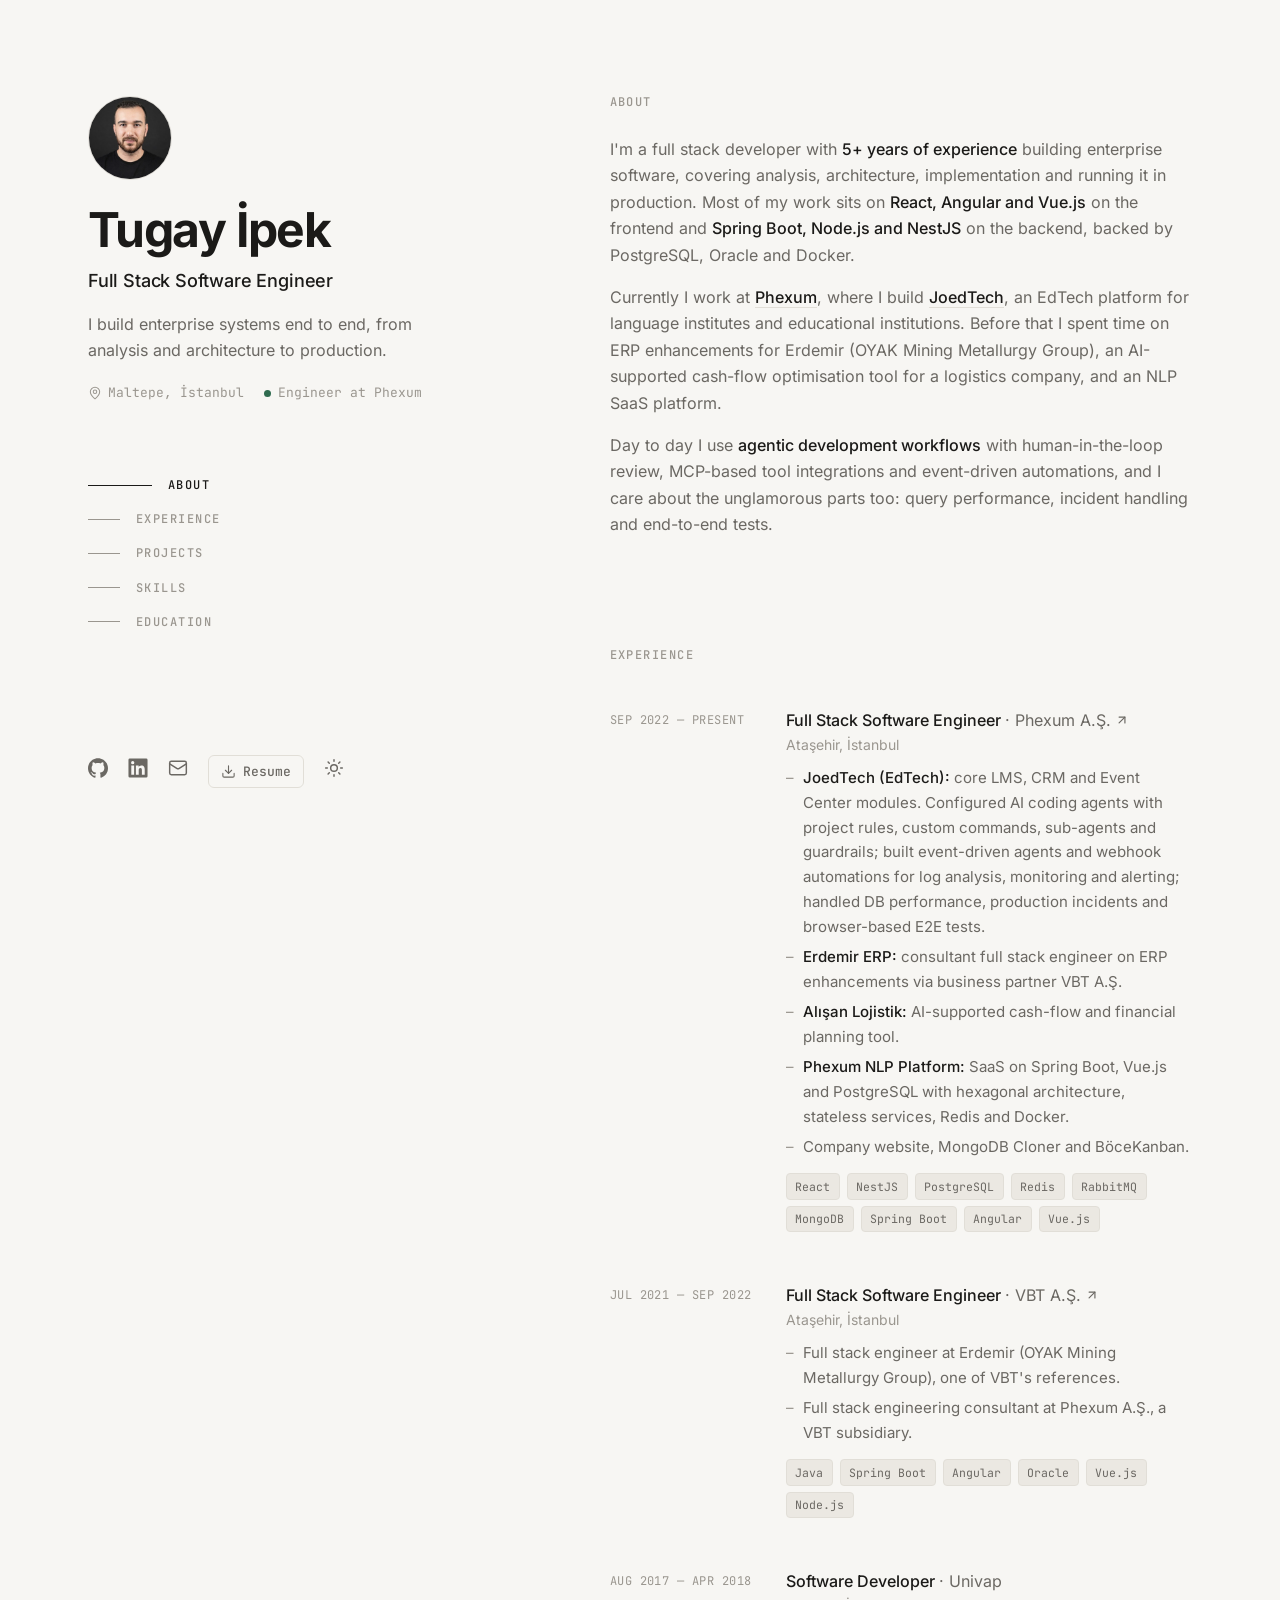
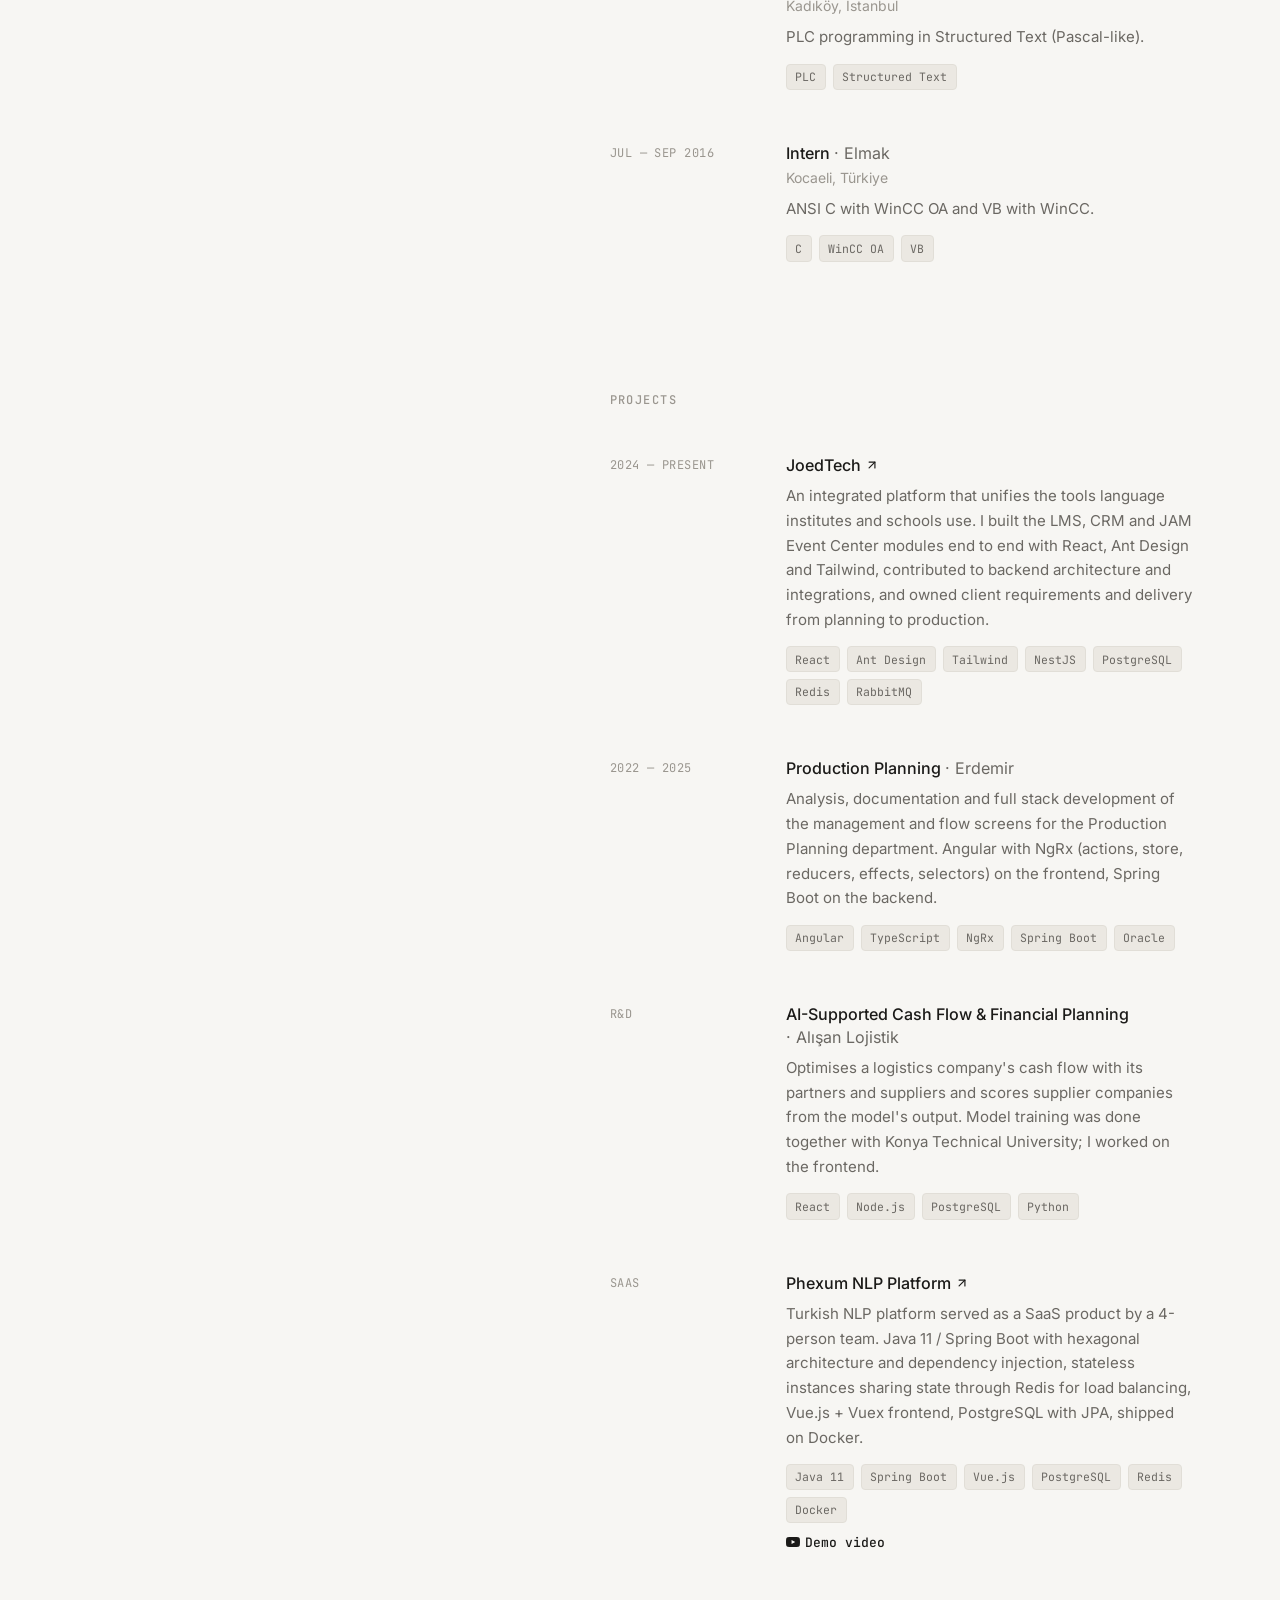
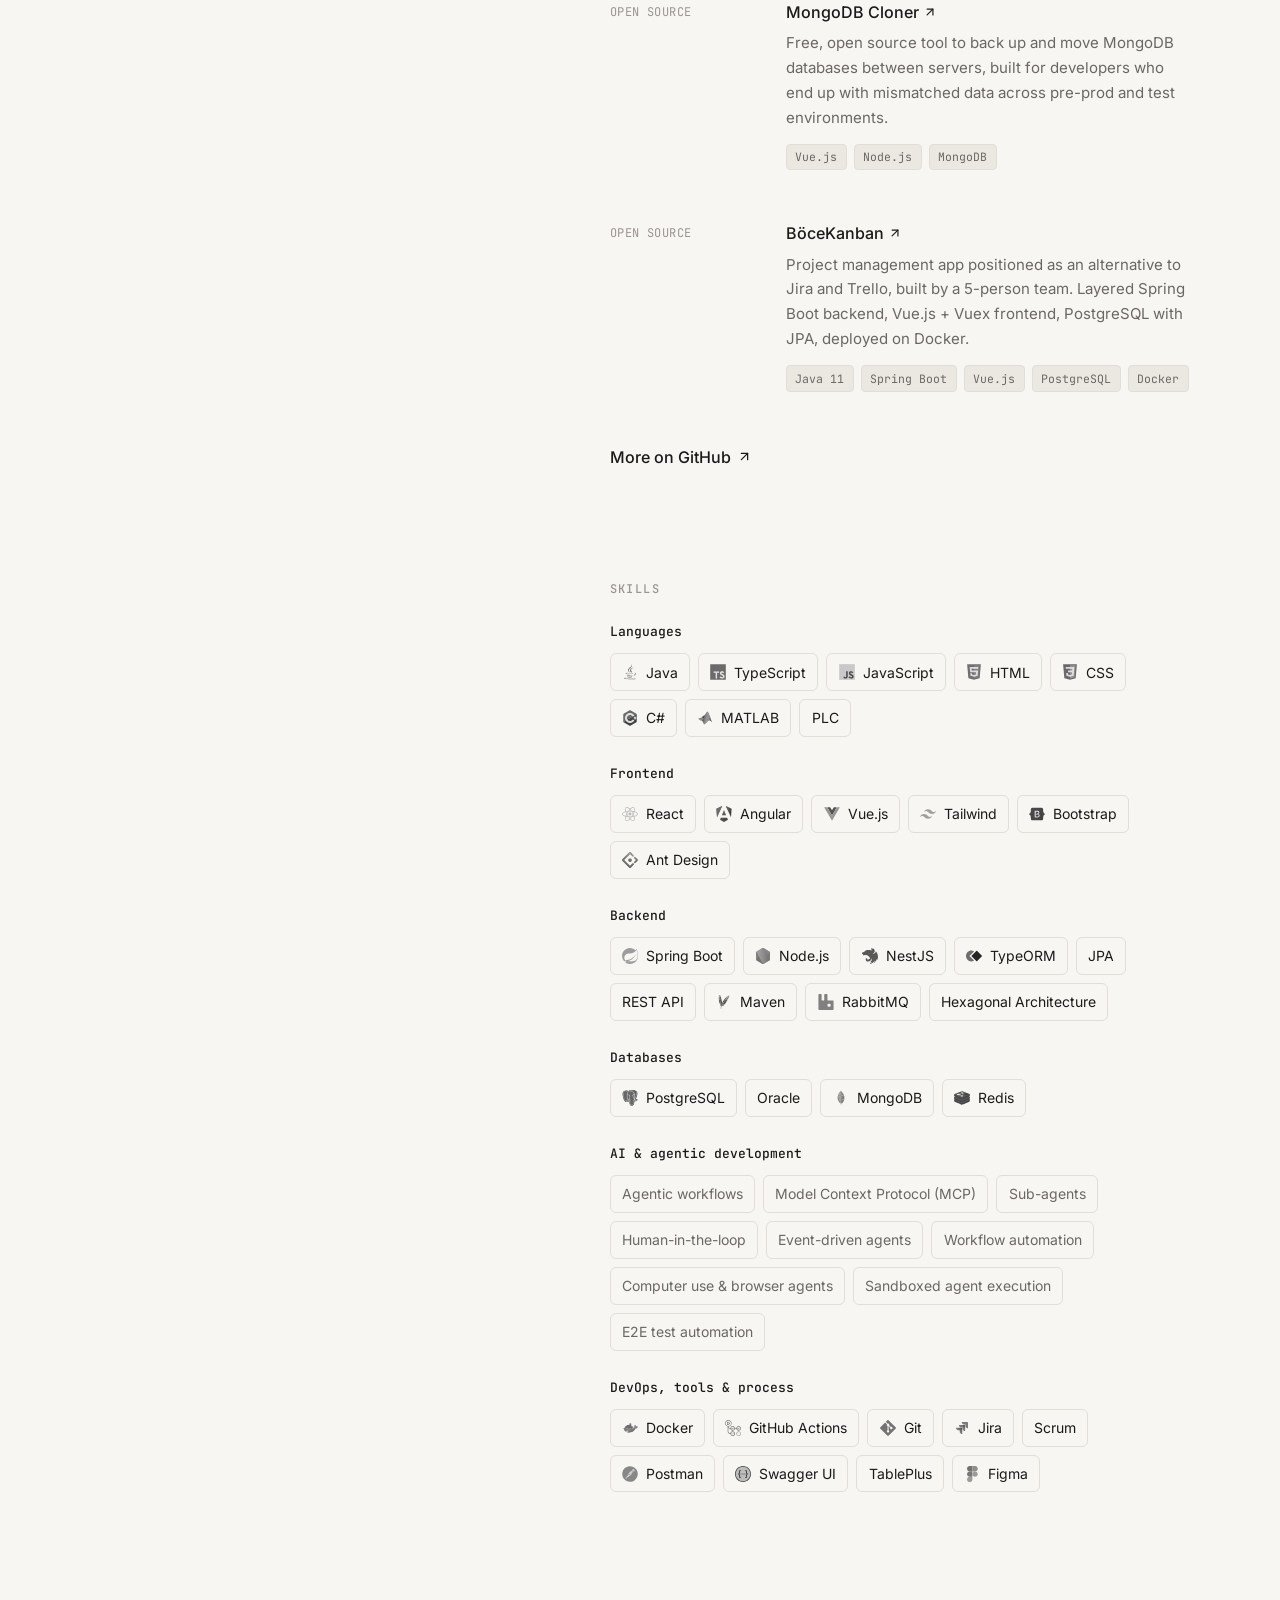
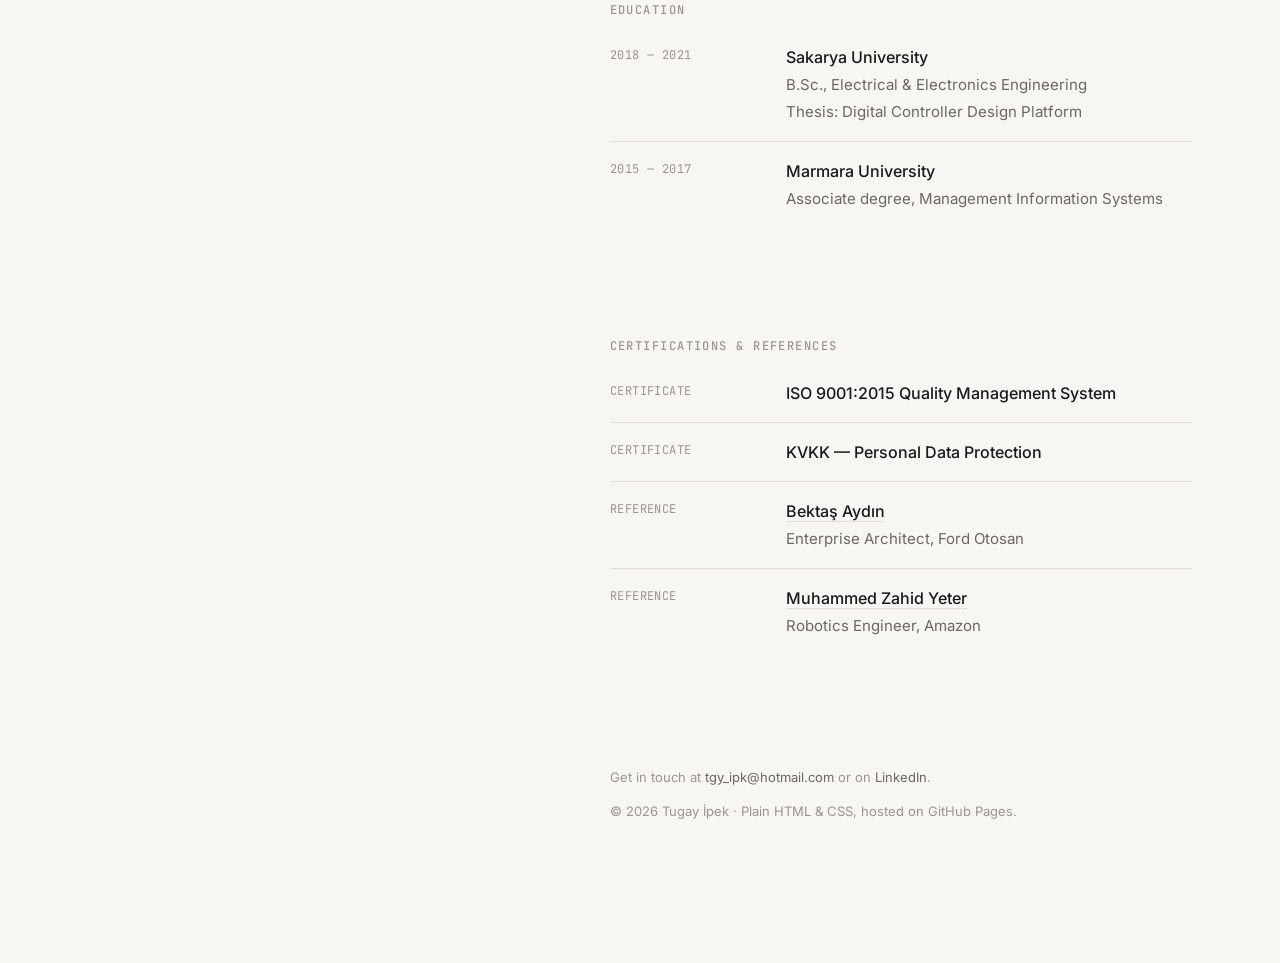
==== index.html @ 3db4d7ab "Add CV site Plain HTML/CSS single-page CV: two-column layout, light/dark theme, self-hosted fonts an" ====
<!DOCTYPE html>
<html lang="en">
<head>
  <meta charset="utf-8">
  <meta name="viewport" content="width=device-width, initial-scale=1">
  <title>Tugay İpek — Full Stack Software Engineer</title>
  <meta name="description" content="Tugay İpek is a Full Stack Software Engineer in İstanbul with 5+ years of experience building enterprise systems with React, Angular, Vue.js, Spring Boot, NestJS and PostgreSQL.">
  <meta name="author" content="Tugay İpek">
  <link rel="canonical" href="https://tugayipek1.github.io/">
  <meta property="og:type" content="profile">
  <meta property="og:title" content="Tugay İpek — Full Stack Software Engineer">
  <meta property="og:description" content="Enterprise systems from analysis and architecture to production. React · Angular · Vue.js · Spring Boot · NestJS · PostgreSQL.">
  <meta property="og:url" content="https://tugayipek1.github.io/">
  <meta property="og:image" content="https://tugayipek1.github.io/assets/img/og.jpg">
  <meta name="twitter:card" content="summary">
  <meta name="theme-color" content="#f7f6f3" media="(prefers-color-scheme: light)">
  <meta name="theme-color" content="#111110" media="(prefers-color-scheme: dark)">
  <link rel="icon" href="assets/img/favicon.svg" type="image/svg+xml">
  <link rel="apple-touch-icon" href="assets/img/og.jpg">
  <link rel="preload" href="assets/fonts/inter-latin-400-normal.woff2" as="font" type="font/woff2" crossorigin>
  <link rel="stylesheet" href="assets/css/style.css">
  <script>
    (function () {
      var t;
      try { t = localStorage.getItem("theme"); } catch (e) {}
      if (!t) t = window.matchMedia && matchMedia("(prefers-color-scheme: dark)").matches ? "dark" : "light";
      document.documentElement.setAttribute("data-theme", t);
    })();
  </script>
  <script type="application/ld+json">
  {
    "@context": "https://schema.org",
    "@type": "Person",
    "name": "Tugay İpek",
    "jobTitle": "Full Stack Software Engineer",
    "email": "mailto:tgy_ipk@hotmail.com",
    "address": { "@type": "PostalAddress", "addressLocality": "İstanbul", "addressCountry": "TR" },
    "worksFor": { "@type": "Organization", "name": "Phexum A.Ş." },
    "url": "https://tugayipek1.github.io/",
    "sameAs": ["https://github.com/tugayipek1", "https://www.linkedin.com/in/tugayipek1/"]
  }
  </script>
</head>
<body>
  <a class="skip" href="#content">Skip to content</a>

  <!-- Icon sprite -->
  <svg width="0" height="0" style="position:absolute" aria-hidden="true">
    <symbol id="i-github" viewBox="0 0 24 24"><path fill="currentColor" d="M12 .297c-6.63 0-12 5.373-12 12 0 5.303 3.438 9.8 8.205 11.385.6.113.82-.258.82-.577 0-.285-.01-1.04-.015-2.04-3.338.724-4.042-1.61-4.042-1.61C4.422 18.07 3.633 17.7 3.633 17.7c-1.087-.744.084-.729.084-.729 1.205.084 1.838 1.236 1.838 1.236 1.07 1.835 2.809 1.305 3.495.998.108-.776.417-1.305.76-1.605-2.665-.3-5.466-1.332-5.466-5.93 0-1.31.465-2.38 1.235-3.22-.135-.303-.54-1.523.105-3.176 0 0 1.005-.322 3.3 1.23.96-.267 1.98-.399 3-.405 1.02.006 2.04.138 3 .405 2.28-1.552 3.285-1.23 3.285-1.23.645 1.653.24 2.873.12 3.176.765.84 1.23 1.91 1.23 3.22 0 4.61-2.805 5.625-5.475 5.92.42.36.81 1.096.81 2.22 0 1.606-.015 2.896-.015 3.286 0 .315.21.69.825.57C20.565 22.092 24 17.592 24 12.297c0-6.627-5.373-12-12-12"/></symbol>
    <symbol id="i-linkedin" viewBox="0 0 128 128"><path fill="currentColor" d="M116 3H12a8.91 8.91 0 00-9 8.8v104.42a8.91 8.91 0 009 8.78h104a8.93 8.93 0 009-8.81V11.77A8.93 8.93 0 00116 3zM39.17 107H21.06V48.73h18.11zm-9-66.21a10.5 10.5 0 1110.49-10.5 10.5 10.5 0 01-10.54 10.48zM107 107H88.89V78.65c0-6.75-.12-15.44-9.41-15.44s-10.87 7.36-10.87 15V107H50.53V48.73h17.36v8h.24c2.42-4.58 8.32-9.41 17.13-9.41C103.6 47.28 107 59.35 107 75z"/></symbol>
    <symbol id="i-mail" viewBox="0 0 24 24" fill="none" stroke="currentColor" stroke-width="1.75" stroke-linecap="round" stroke-linejoin="round"><path d="m22 7-8.991 5.727a2 2 0 0 1-2.009 0L2 7"/><rect x="2" y="4" width="20" height="16" rx="2"/></symbol>
    <symbol id="i-pin" viewBox="0 0 24 24" fill="none" stroke="currentColor" stroke-width="1.75" stroke-linecap="round" stroke-linejoin="round"><path d="M20 10c0 4.993-5.539 10.193-7.399 11.799a1 1 0 0 1-1.202 0C9.539 20.193 4 14.993 4 10a8 8 0 0 1 16 0"/><circle cx="12" cy="10" r="3"/></symbol>
    <symbol id="i-download" viewBox="0 0 24 24" fill="none" stroke="currentColor" stroke-width="1.75" stroke-linecap="round" stroke-linejoin="round"><path d="M12 15V3"/><path d="M21 15v4a2 2 0 0 1-2 2H5a2 2 0 0 1-2-2v-4"/><path d="m7 10 5 5 5-5"/></symbol>
    <symbol id="i-arrow" viewBox="0 0 24 24" fill="none" stroke="currentColor" stroke-width="2" stroke-linecap="round" stroke-linejoin="round"><path d="M7 7h10v10"/><path d="M7 17 17 7"/></symbol>
    <symbol id="i-sun" viewBox="0 0 24 24" fill="none" stroke="currentColor" stroke-width="1.75" stroke-linecap="round" stroke-linejoin="round"><circle cx="12" cy="12" r="4"/><path d="M12 2v2M12 20v2M4.93 4.93l1.41 1.41M17.66 17.66l1.41 1.41M2 12h2M20 12h2M6.34 17.66l-1.41 1.41M19.07 4.93l-1.41 1.41"/></symbol>
    <symbol id="i-moon" viewBox="0 0 24 24" fill="none" stroke="currentColor" stroke-width="1.75" stroke-linecap="round" stroke-linejoin="round"><path d="M20.985 12.486a9 9 0 1 1-9.473-9.472c.405-.022.617.46.402.803a6 6 0 0 0 8.268 8.268c.344-.215.825-.004.803.401"/></symbol>
    <symbol id="i-youtube" viewBox="0 0 24 24"><path fill="currentColor" d="M23.498 6.186a3.016 3.016 0 0 0-2.122-2.136C19.505 3.545 12 3.545 12 3.545s-7.505 0-9.377.505A3.017 3.017 0 0 0 .502 6.186C0 8.07 0 12 0 12s0 3.93.502 5.814a3.016 3.016 0 0 0 2.122 2.136c1.871.505 9.376.505 9.376.505s7.505 0 9.377-.505a3.015 3.015 0 0 0 2.122-2.136C24 15.93 24 12 24 12s0-3.93-.502-5.814zM9.545 15.568V8.432L15.818 12l-6.273 3.568z"/></symbol>
  </svg>

  <div class="wrap">
    <!-- ============ Sidebar ============ -->
    <header class="side">
      <div class="who">
        <img class="avatar" src="assets/img/tugay-ipek.jpg" width="84" height="84" alt="Portrait of Tugay İpek">
        <h1>Tugay İpek</h1>
        <p class="role">Full Stack Software Engineer</p>
        <p class="pitch">I build enterprise systems end to end, from analysis and architecture to production.</p>
        <div class="meta">
          <span><svg aria-hidden="true"><use href="#i-pin"/></svg>Maltepe, İstanbul</span>
          <span><i class="dot" aria-hidden="true"></i>Engineer at Phexum</span>
        </div>

        <nav class="nav" aria-label="Sections">
          <ul>
            <li><a href="#about">About</a></li>
            <li><a href="#experience">Experience</a></li>
            <li><a href="#projects">Projects</a></li>
            <li><a href="#skills">Skills</a></li>
            <li><a href="#education">Education</a></li>
          </ul>
        </nav>
      </div>

      <ul class="links">
        <li><a href="https://github.com/tugayipek1" target="_blank" rel="noopener" aria-label="GitHub"><svg aria-hidden="true"><use href="#i-github"/></svg></a></li>
        <li><a href="https://www.linkedin.com/in/tugayipek1/" target="_blank" rel="noopener" aria-label="LinkedIn"><svg aria-hidden="true"><use href="#i-linkedin"/></svg></a></li>
        <li><a href="mailto:tgy_ipk@hotmail.com" aria-label="Email"><svg aria-hidden="true"><use href="#i-mail"/></svg></a></li>
        <li><a class="cv" href="tugay-ipek-cv.pdf" download><svg aria-hidden="true"><use href="#i-download"/></svg>Resume</a></li>
        <li><button class="theme" type="button" aria-label="Toggle dark mode"><svg class="sun" aria-hidden="true"><use href="#i-sun"/></svg><svg class="moon" aria-hidden="true"><use href="#i-moon"/></svg></button></li>
      </ul>
    </header>

    <!-- ============ Content ============ -->
    <main id="content">

      <section id="about" class="about" aria-label="About">
        <h2 class="sec-title">About</h2>
        <p>I'm a full stack developer with <strong>5+ years of experience</strong> building enterprise software, covering analysis, architecture, implementation and running it in production. Most of my work sits on <strong>React, Angular and Vue.js</strong> on the frontend and <strong>Spring Boot, Node.js and NestJS</strong> on the backend, backed by PostgreSQL, Oracle and Docker.</p>
        <p>Currently I work at <a href="https://www.phexum.com/tr/" target="_blank" rel="noopener">Phexum</a>, where I build <a href="https://joedtech.com/" target="_blank" rel="noopener">JoedTech</a>, an EdTech platform for language institutes and educational institutions. Before that I spent time on ERP enhancements for Erdemir (OYAK Mining Metallurgy Group), an AI-supported cash-flow optimisation tool for a logistics company, and an NLP SaaS platform.</p>
        <p>Day to day I use <strong>agentic development workflows</strong> with human-in-the-loop review, MCP-based tool integrations and event-driven automations, and I care about the unglamorous parts too: query performance, incident handling and end-to-end tests.</p>
      </section>

      <section id="experience" aria-label="Experience">
        <h2 class="sec-title">Experience</h2>
        <ol class="list">
          <li class="item">
            <div class="when">Sep 2022 — Present</div>
            <div>
              <h3><a href="https://www.phexum.com/tr/" target="_blank" rel="noopener">Full Stack Software Engineer <span class="at">· Phexum A.Ş.<svg aria-hidden="true"><use href="#i-arrow"/></svg></span></a></h3>
              <p class="sub">Ataşehir, İstanbul</p>
              <ul class="bullets">
                <li><b>JoedTech (EdTech):</b> core LMS, CRM and Event Center modules. Configured AI coding agents with project rules, custom commands, sub-agents and guardrails; built event-driven agents and webhook automations for log analysis, monitoring and alerting; handled DB performance, production incidents and browser-based E2E tests.</li>
                <li><b>Erdemir ERP:</b> consultant full stack engineer on ERP enhancements via business partner VBT A.Ş.</li>
                <li><b>Alışan Lojistik:</b> AI-supported cash-flow and financial planning tool.</li>
                <li><b>Phexum NLP Platform:</b> SaaS on Spring Boot, Vue.js and PostgreSQL with hexagonal architecture, stateless services, Redis and Docker.</li>
                <li>Company website, MongoDB Cloner and BöceKanban.</li>
              </ul>
              <ul class="tags" aria-label="Technologies">
                <li>React</li><li>NestJS</li><li>PostgreSQL</li><li>Redis</li><li>RabbitMQ</li><li>MongoDB</li><li>Spring Boot</li><li>Angular</li><li>Vue.js</li>
              </ul>
            </div>
          </li>
          <li class="item">
            <div class="when">Jul 2021 — Sep 2022</div>
            <div>
              <h3><a href="https://www.vbt.com.tr/" target="_blank" rel="noopener">Full Stack Software Engineer <span class="at">· VBT A.Ş.<svg aria-hidden="true"><use href="#i-arrow"/></svg></span></a></h3>
              <p class="sub">Ataşehir, İstanbul</p>
              <ul class="bullets">
                <li>Full stack engineer at Erdemir (OYAK Mining Metallurgy Group), one of VBT's references.</li>
                <li>Full stack engineering consultant at Phexum A.Ş., a VBT subsidiary.</li>
              </ul>
              <ul class="tags" aria-label="Technologies">
                <li>Java</li><li>Spring Boot</li><li>Angular</li><li>Oracle</li><li>Vue.js</li><li>Node.js</li>
              </ul>
            </div>
          </li>
          <li class="item">
            <div class="when">Aug 2017 — Apr 2018</div>
            <div>
              <h3>Software Developer <span class="at">· Univap</span></h3>
              <p class="sub">Kadıköy, İstanbul</p>
              <p class="desc">PLC programming in Structured Text (Pascal-like).</p>
              <ul class="tags" aria-label="Technologies"><li>PLC</li><li>Structured Text</li></ul>
            </div>
          </li>
          <li class="item">
            <div class="when">Jul — Sep 2016</div>
            <div>
              <h3>Intern <span class="at">· Elmak</span></h3>
              <p class="sub">Kocaeli, Türkiye</p>
              <p class="desc">ANSI C with WinCC OA and VB with WinCC.</p>
              <ul class="tags" aria-label="Technologies"><li>C</li><li>WinCC OA</li><li>VB</li></ul>
            </div>
          </li>
        </ol>
      </section>

      <section id="projects" aria-label="Projects">
        <h2 class="sec-title">Projects</h2>
        <ol class="list">
          <li class="item">
            <div class="when">2024 — Present</div>
            <div>
              <h3><a href="https://joedtech.com/" target="_blank" rel="noopener">JoedTech<svg aria-hidden="true"><use href="#i-arrow"/></svg></a></h3>
              <p class="desc">An integrated platform that unifies the tools language institutes and schools use. I built the LMS, CRM and JAM Event Center modules end to end with React, Ant Design and Tailwind, contributed to backend architecture and integrations, and owned client requirements and delivery from planning to production.</p>
              <ul class="tags" aria-label="Technologies"><li>React</li><li>Ant Design</li><li>Tailwind</li><li>NestJS</li><li>PostgreSQL</li><li>Redis</li><li>RabbitMQ</li></ul>
            </div>
          </li>
          <li class="item">
            <div class="when">2022 — 2025</div>
            <div>
              <h3>Production Planning <span class="at">· Erdemir</span></h3>
              <p class="desc">Analysis, documentation and full stack development of the management and flow screens for the Production Planning department. Angular with NgRx (actions, store, reducers, effects, selectors) on the frontend, Spring Boot on the backend.</p>
              <ul class="tags" aria-label="Technologies"><li>Angular</li><li>TypeScript</li><li>NgRx</li><li>Spring Boot</li><li>Oracle</li></ul>
            </div>
          </li>
          <li class="item">
            <div class="when">R&amp;D</div>
            <div>
              <h3>AI-Supported Cash Flow &amp; Financial Planning <span class="at">· Alışan Lojistik</span></h3>
              <p class="desc">Optimises a logistics company's cash flow with its partners and suppliers and scores supplier companies from the model's output. Model training was done together with Konya Technical University; I worked on the frontend.</p>
              <ul class="tags" aria-label="Technologies"><li>React</li><li>Node.js</li><li>PostgreSQL</li><li>Python</li></ul>
            </div>
          </li>
          <li class="item">
            <div class="when">SaaS</div>
            <div>
              <h3><a href="https://www.youtube.com/watch?v=Ke3GdDbRJvQ" target="_blank" rel="noopener">Phexum NLP Platform<svg aria-hidden="true"><use href="#i-arrow"/></svg></a></h3>
              <p class="desc">Turkish NLP platform served as a SaaS product by a 4-person team. Java 11 / Spring Boot with hexagonal architecture and dependency injection, stateless instances sharing state through Redis for load balancing, Vue.js + Vuex frontend, PostgreSQL with JPA, shipped on Docker.</p>
              <ul class="tags" aria-label="Technologies"><li>Java 11</li><li>Spring Boot</li><li>Vue.js</li><li>PostgreSQL</li><li>Redis</li><li>Docker</li></ul>
              <div class="inline-links"><a href="https://www.youtube.com/watch?v=Ke3GdDbRJvQ" target="_blank" rel="noopener"><svg aria-hidden="true"><use href="#i-youtube"/></svg>Demo video</a></div>
            </div>
          </li>
          <li class="item">
            <div class="when">Open source</div>
            <div>
              <h3><a href="https://github.com/tugayipek1/MongoDB_Cloner" target="_blank" rel="noopener">MongoDB Cloner<svg aria-hidden="true"><use href="#i-arrow"/></svg></a></h3>
              <p class="desc">Free, open source tool to back up and move MongoDB databases between servers, built for developers who end up with mismatched data across pre-prod and test environments.</p>
              <ul class="tags" aria-label="Technologies"><li>Vue.js</li><li>Node.js</li><li>MongoDB</li></ul>
            </div>
          </li>
          <li class="item">
            <div class="when">Open source</div>
            <div>
              <h3><a href="https://github.com/tugayipek1/Kanban_App_JavaVue" target="_blank" rel="noopener">BöceKanban<svg aria-hidden="true"><use href="#i-arrow"/></svg></a></h3>
              <p class="desc">Project management app positioned as an alternative to Jira and Trello, built by a 5-person team. Layered Spring Boot backend, Vue.js + Vuex frontend, PostgreSQL with JPA, deployed on Docker.</p>
              <ul class="tags" aria-label="Technologies"><li>Java 11</li><li>Spring Boot</li><li>Vue.js</li><li>PostgreSQL</li><li>Docker</li></ul>
            </div>
          </li>
        </ol>
        <a class="more" href="https://github.com/tugayipek1" target="_blank" rel="noopener">More on GitHub<svg aria-hidden="true"><use href="#i-arrow"/></svg></a>
      </section>

      <section id="skills" aria-label="Skills">
        <h2 class="sec-title">Skills</h2>
        <div class="skills">
          <div class="skill-group">
            <h3>Languages</h3>
            <ul class="chips">
              <li><img src="assets/icons/java.svg" alt="" width="16" height="16">Java</li>
              <li><img src="assets/icons/typescript.svg" alt="" width="16" height="16">TypeScript</li>
              <li><img src="assets/icons/javascript.svg" alt="" width="16" height="16">JavaScript</li>
              <li><img src="assets/icons/html5.svg" alt="" width="16" height="16">HTML</li>
              <li><img src="assets/icons/css3.svg" alt="" width="16" height="16">CSS</li>
              <li><img src="assets/icons/csharp.svg" alt="" width="16" height="16">C#</li>
              <li><img src="assets/icons/matlab.svg" alt="" width="16" height="16">MATLAB</li>
              <li>PLC</li>
            </ul>
          </div>
          <div class="skill-group">
            <h3>Frontend</h3>
            <ul class="chips">
              <li><img src="assets/icons/react.svg" alt="" width="16" height="16">React</li>
              <li><img src="assets/icons/angular.svg" alt="" width="16" height="16">Angular</li>
              <li><img src="assets/icons/vuejs.svg" alt="" width="16" height="16">Vue.js</li>
              <li><img src="assets/icons/tailwindcss.svg" alt="" width="16" height="16">Tailwind</li>
              <li><img src="assets/icons/bootstrap.svg" alt="" width="16" height="16">Bootstrap</li>
              <li><img src="assets/icons/antdesign.svg" alt="" width="16" height="16">Ant Design</li>
            </ul>
          </div>
          <div class="skill-group">
            <h3>Backend</h3>
            <ul class="chips">
              <li><img src="assets/icons/spring.svg" alt="" width="16" height="16">Spring Boot</li>
              <li><img src="assets/icons/nodejs.svg" alt="" width="16" height="16">Node.js</li>
              <li><img src="assets/icons/nestjs.svg" alt="" width="16" height="16">NestJS</li>
              <li><img src="assets/icons/typeorm.svg" alt="" width="16" height="16">TypeORM</li>
              <li>JPA</li>
              <li>REST API</li>
              <li><img src="assets/icons/maven.svg" alt="" width="16" height="16">Maven</li>
              <li><img src="assets/icons/rabbitmq.svg" alt="" width="16" height="16">RabbitMQ</li>
              <li>Hexagonal Architecture</li>
            </ul>
          </div>
          <div class="skill-group">
            <h3>Databases</h3>
            <ul class="chips">
              <li><img src="assets/icons/postgresql.svg" alt="" width="16" height="16">PostgreSQL</li>
              <li>Oracle</li>
              <li><img src="assets/icons/mongodb.svg" alt="" width="16" height="16">MongoDB</li>
              <li><img src="assets/icons/redis.svg" alt="" width="16" height="16">Redis</li>
            </ul>
          </div>
          <div class="skill-group">
            <h3>AI &amp; agentic development</h3>
            <ul class="chips plain">
              <li>Agentic workflows</li>
              <li>Model Context Protocol (MCP)</li>
              <li>Sub-agents</li>
              <li>Human-in-the-loop</li>
              <li>Event-driven agents</li>
              <li>Workflow automation</li>
              <li>Computer use &amp; browser agents</li>
              <li>Sandboxed agent execution</li>
              <li>E2E test automation</li>
            </ul>
          </div>
          <div class="skill-group">
            <h3>DevOps, tools &amp; process</h3>
            <ul class="chips">
              <li><img src="assets/icons/docker.svg" alt="" width="16" height="16">Docker</li>
              <li><img src="assets/icons/githubactions.svg" alt="" width="16" height="16">GitHub Actions</li>
              <li><img src="assets/icons/git.svg" alt="" width="16" height="16">Git</li>
              <li><img src="assets/icons/jira.svg" alt="" width="16" height="16">Jira</li>
              <li>Scrum</li>
              <li><img src="assets/icons/postman.svg" alt="" width="16" height="16">Postman</li>
              <li><img src="assets/icons/swagger.svg" alt="" width="16" height="16">Swagger UI</li>
              <li>TablePlus</li>
              <li><img src="assets/icons/figma.svg" alt="" width="16" height="16">Figma</li>
            </ul>
          </div>
        </div>
      </section>

      <section id="education" aria-label="Education">
        <h2 class="sec-title">Education</h2>
        <ul class="rows">
          <li>
            <div class="when">2018 — 2021</div>
            <div>
              <h3>Sakarya University</h3>
              <p>B.Sc., Electrical &amp; Electronics Engineering</p>
              <p>Thesis: Digital Controller Design Platform</p>
            </div>
          </li>
          <li>
            <div class="when">2015 — 2017</div>
            <div>
              <h3>Marmara University</h3>
              <p>Associate degree, Management Information Systems</p>
            </div>
          </li>
        </ul>
      </section>

      <section id="certifications" aria-label="Certifications and references">
        <h2 class="sec-title">Certifications &amp; References</h2>
        <ul class="rows">
          <li>
            <div class="when">Certificate</div>
            <div><h3>ISO 9001:2015 Quality Management System</h3></div>
          </li>
          <li>
            <div class="when">Certificate</div>
            <div><h3>KVKK — Personal Data Protection</h3></div>
          </li>
          <li>
            <div class="when">Reference</div>
            <div class="prose">
              <h3><a href="https://www.linkedin.com/in/bekta%C5%9F-aydin-94470091" target="_blank" rel="noopener">Bektaş Aydın</a></h3>
              <p>Enterprise Architect, Ford Otosan</p>
            </div>
          </li>
          <li>
            <div class="when">Reference</div>
            <div class="prose">
              <h3><a href="https://www.linkedin.com/in/muhammed-zahid-yeter" target="_blank" rel="noopener">Muhammed Zahid Yeter</a></h3>
              <p>Robotics Engineer, Amazon</p>
            </div>
          </li>
        </ul>
      </section>

      <footer>
        <p>Get in touch at <a href="mailto:tgy_ipk@hotmail.com">tgy_ipk@hotmail.com</a> or on <a href="https://www.linkedin.com/in/tugayipek1/" target="_blank" rel="noopener">LinkedIn</a>.</p>
        <p>© <span id="year">2026</span> Tugay İpek · Plain HTML &amp; CSS, hosted on GitHub Pages.</p>
      </footer>
    </main>
  </div>

  <script src="assets/js/main.js" defer></script>
</body>
</html>
---- assets/css/style.css ----
/* ---------- Fonts (self-hosted) ---------- */
@font-face{font-family:"Inter";font-style:normal;font-weight:400;font-display:swap;src:url(../fonts/inter-latin-400-normal.woff2) format("woff2");unicode-range:U+0000-00FF,U+0131,U+0152-0153,U+02BB-02BC,U+02C6,U+02DA,U+02DC,U+0304,U+0308,U+0329,U+2000-206F,U+20AC,U+2122,U+2191,U+2193,U+2212,U+2215,U+FEFF,U+FFFD}
@font-face{font-family:"Inter";font-style:normal;font-weight:400;font-display:swap;src:url(../fonts/inter-latin-ext-400-normal.woff2) format("woff2");unicode-range:U+0100-02BA,U+02BD-02C5,U+02C7-02CC,U+02CE-02D7,U+02DD-02FF,U+0304,U+0308,U+0329,U+1D00-1DBF,U+1E00-1E9F,U+1EF2-1EFF,U+2020,U+20A0-20AB,U+20AD-20C0,U+2113,U+2C60-2C7F,U+A720-A7FF}
@font-face{font-family:"Inter";font-style:normal;font-weight:500;font-display:swap;src:url(../fonts/inter-latin-500-normal.woff2) format("woff2");unicode-range:U+0000-00FF,U+0131,U+0152-0153,U+02BB-02BC,U+02C6,U+02DA,U+02DC,U+0304,U+0308,U+0329,U+2000-206F,U+20AC,U+2122,U+2191,U+2193,U+2212,U+2215,U+FEFF,U+FFFD}
@font-face{font-family:"Inter";font-style:normal;font-weight:500;font-display:swap;src:url(../fonts/inter-latin-ext-500-normal.woff2) format("woff2");unicode-range:U+0100-02BA,U+02BD-02C5,U+02C7-02CC,U+02CE-02D7,U+02DD-02FF,U+0304,U+0308,U+0329,U+1D00-1DBF,U+1E00-1E9F,U+1EF2-1EFF,U+2020,U+20A0-20AB,U+20AD-20C0,U+2113,U+2C60-2C7F,U+A720-A7FF}
@font-face{font-family:"Inter";font-style:normal;font-weight:600;font-display:swap;src:url(../fonts/inter-latin-600-normal.woff2) format("woff2");unicode-range:U+0000-00FF,U+0131,U+0152-0153,U+02BB-02BC,U+02C6,U+02DA,U+02DC,U+0304,U+0308,U+0329,U+2000-206F,U+20AC,U+2122,U+2191,U+2193,U+2212,U+2215,U+FEFF,U+FFFD}
@font-face{font-family:"Inter";font-style:normal;font-weight:600;font-display:swap;src:url(../fonts/inter-latin-ext-600-normal.woff2) format("woff2");unicode-range:U+0100-02BA,U+02BD-02C5,U+02C7-02CC,U+02CE-02D7,U+02DD-02FF,U+0304,U+0308,U+0329,U+1D00-1DBF,U+1E00-1E9F,U+1EF2-1EFF,U+2020,U+20A0-20AB,U+20AD-20C0,U+2113,U+2C60-2C7F,U+A720-A7FF}
@font-face{font-family:"Inter";font-style:normal;font-weight:700;font-display:swap;src:url(../fonts/inter-latin-700-normal.woff2) format("woff2");unicode-range:U+0000-00FF,U+0131,U+0152-0153,U+02BB-02BC,U+02C6,U+02DA,U+02DC,U+0304,U+0308,U+0329,U+2000-206F,U+20AC,U+2122,U+2191,U+2193,U+2212,U+2215,U+FEFF,U+FFFD}
@font-face{font-family:"Inter";font-style:normal;font-weight:700;font-display:swap;src:url(../fonts/inter-latin-ext-700-normal.woff2) format("woff2");unicode-range:U+0100-02BA,U+02BD-02C5,U+02C7-02CC,U+02CE-02D7,U+02DD-02FF,U+0304,U+0308,U+0329,U+1D00-1DBF,U+1E00-1E9F,U+1EF2-1EFF,U+2020,U+20A0-20AB,U+20AD-20C0,U+2113,U+2C60-2C7F,U+A720-A7FF}
@font-face{font-family:"JetBrains Mono";font-style:normal;font-weight:400;font-display:swap;src:url(../fonts/jetbrains-mono-latin-400-normal.woff2) format("woff2");unicode-range:U+0000-00FF,U+0131,U+0152-0153,U+02BB-02BC,U+02C6,U+02DA,U+02DC,U+0304,U+0308,U+0329,U+2000-206F,U+20AC,U+2122,U+2191,U+2193,U+2212,U+2215,U+FEFF,U+FFFD}
@font-face{font-family:"JetBrains Mono";font-style:normal;font-weight:400;font-display:swap;src:url(../fonts/jetbrains-mono-latin-ext-400-normal.woff2) format("woff2");unicode-range:U+0100-02BA,U+02BD-02C5,U+02C7-02CC,U+02CE-02D7,U+02DD-02FF,U+0304,U+0308,U+0329,U+1D00-1DBF,U+1E00-1E9F,U+1EF2-1EFF,U+2020,U+20A0-20AB,U+20AD-20C0,U+2113,U+2C60-2C7F,U+A720-A7FF}
@font-face{font-family:"JetBrains Mono";font-style:normal;font-weight:500;font-display:swap;src:url(../fonts/jetbrains-mono-latin-500-normal.woff2) format("woff2");unicode-range:U+0000-00FF,U+0131,U+0152-0153,U+02BB-02BC,U+02C6,U+02DA,U+02DC,U+0304,U+0308,U+0329,U+2000-206F,U+20AC,U+2122,U+2191,U+2193,U+2212,U+2215,U+FEFF,U+FFFD}
@font-face{font-family:"JetBrains Mono";font-style:normal;font-weight:500;font-display:swap;src:url(../fonts/jetbrains-mono-latin-ext-500-normal.woff2) format("woff2");unicode-range:U+0100-02BA,U+02BD-02C5,U+02C7-02CC,U+02CE-02D7,U+02DD-02FF,U+0304,U+0308,U+0329,U+1D00-1DBF,U+1E00-1E9F,U+1EF2-1EFF,U+2020,U+20A0-20AB,U+20AD-20C0,U+2113,U+2C60-2C7F,U+A720-A7FF}

/* ---------- Tokens ---------- */
:root{
  --bg:#f7f6f3;
  --surface:#efede8;
  --text:#1b1a18;
  --muted:#6b6863;
  --faint:#9a968f;
  --line:#e1ded7;
  --accent:#2f6b4f;
  --chip:#ebe8e2;
  --sans:"Inter",ui-sans-serif,system-ui,-apple-system,"Segoe UI",Roboto,sans-serif;
  --mono:"JetBrains Mono",ui-monospace,SFMono-Regular,Menlo,Consolas,monospace;
  color-scheme:light;
}
:root[data-theme="dark"]{
  --bg:#111110;
  --surface:#1a1a18;
  --text:#e8e6e1;
  --muted:#9c9890;
  --faint:#6c6962;
  --line:#2a2926;
  --accent:#86c09f;
  --chip:#1f1f1d;
  color-scheme:dark;
}

/* ---------- Base ---------- */
*,*::before,*::after{box-sizing:border-box}
html{scroll-behavior:smooth;-webkit-text-size-adjust:100%}
body{margin:0;background:var(--bg);color:var(--muted);font:400 16px/1.65 var(--sans);-webkit-font-smoothing:antialiased;text-rendering:optimizeLegibility;transition:background-color .2s ease,color .2s ease}
a{color:inherit;text-decoration:none}
img{display:block;max-width:100%}
strong{color:var(--text);font-weight:500}
::selection{background:var(--accent);color:var(--bg)}
:focus-visible{outline:2px solid var(--accent);outline-offset:3px;border-radius:3px}
.skip{position:absolute;left:-9999px;top:1rem;background:var(--text);color:var(--bg);padding:.5rem .8rem;border-radius:4px;z-index:10}
.skip:focus{left:1rem}
.sr-only{position:absolute;width:1px;height:1px;overflow:hidden;clip:rect(0 0 0 0);white-space:nowrap}

/* ---------- Layout ---------- */
.wrap{max-width:1200px;margin:0 auto;padding:0 1.5rem}
@media (min-width:1024px){
  .wrap{display:flex;justify-content:space-between;gap:4rem;padding:0 3rem}
}

/* ---------- Sidebar ---------- */
.side{padding:4rem 0 2.5rem}
@media (min-width:1024px){
  .side{position:sticky;top:0;height:100vh;width:44%;display:flex;flex-direction:column;justify-content:space-between;padding:6rem 0}
}
.who{display:flex;flex-direction:column;gap:0}
.avatar{width:84px;height:84px;border-radius:50%;object-fit:cover;filter:grayscale(.15);border:1px solid var(--line);margin-bottom:1.5rem}
h1{margin:0;color:var(--text);font-size:clamp(2.25rem,4.5vw,3rem);line-height:1.1;font-weight:700;letter-spacing:-.025em}
.role{margin:.6rem 0 0;color:var(--text);font-size:1.125rem;font-weight:500;letter-spacing:-.01em}
.pitch{margin:1rem 0 0;max-width:22rem;line-height:1.6}
.meta{margin-top:1.25rem;display:flex;flex-wrap:wrap;gap:.35rem 1.25rem;font:400 .8125rem/1.5 var(--mono);color:var(--faint)}
.meta span{display:inline-flex;align-items:center;gap:.4rem}
.meta svg{width:14px;height:14px}
.dot{width:7px;height:7px;border-radius:50%;background:var(--accent);display:inline-block}

.nav{display:none}
@media (min-width:1024px){
  .nav{display:block;margin-top:4rem}
  .nav ul{list-style:none;margin:0;padding:0}
  .nav a{display:inline-flex;align-items:center;gap:1rem;padding:.6rem 0;font:500 .75rem/1 var(--mono);text-transform:uppercase;letter-spacing:.12em;color:var(--faint);transition:color .15s ease}
  .nav a::before{content:"";width:2rem;height:1px;background:currentColor;transition:width .2s ease}
  .nav a:hover,.nav a.active{color:var(--text)}
  .nav a:hover::before,.nav a.active::before{width:4rem}
}

.links{display:flex;align-items:center;gap:1.25rem;margin-top:2rem;list-style:none;padding:0}
.links a,.links button{display:inline-flex;align-items:center;gap:.45rem;color:var(--muted);transition:color .15s ease}
.links a:hover,.links button:hover{color:var(--text)}
.links svg{width:20px;height:20px}
.links .cv{font:500 .8125rem/1 var(--mono);border:1px solid var(--line);padding:.5rem .75rem;border-radius:6px}
.links .cv svg{width:15px;height:15px}
.links .cv:hover{border-color:var(--muted)}
.theme{background:none;border:0;padding:0;cursor:pointer;font:inherit}
.theme .moon{display:none}
:root[data-theme="dark"] .theme .sun{display:none}
:root[data-theme="dark"] .theme .moon{display:block}

/* ---------- Main ---------- */
main{padding-bottom:4rem}
@media (min-width:1024px){main{width:56%;padding:6rem 0}}
section{margin-bottom:5rem;scroll-margin-top:5rem}
@media (min-width:1024px){section{margin-bottom:7rem;scroll-margin-top:6rem}}

.sec-title{position:sticky;top:0;z-index:5;margin:0 -1.5rem 1.5rem;padding:1.1rem 1.5rem;background:color-mix(in srgb,var(--bg) 88%,transparent);backdrop-filter:blur(8px);-webkit-backdrop-filter:blur(8px);font:500 .75rem/1 var(--mono);text-transform:uppercase;letter-spacing:.12em;color:var(--text)}
@media (min-width:1024px){.sec-title{position:static;margin:0 0 1.75rem;padding:0;background:none;backdrop-filter:none;color:var(--faint)}}

.about p{margin:0 0 1rem}
.about p:last-child{margin-bottom:0}
.about a,.prose a{color:var(--text);font-weight:500;border-bottom:1px solid var(--line);transition:border-color .15s ease,color .15s ease}
.about a:hover,.prose a:hover{color:var(--accent);border-color:var(--accent)}

/* Entries (experience / projects) */
.list{list-style:none;margin:0;padding:0;display:flex;flex-direction:column;gap:.75rem}
.item{position:relative;display:grid;gap:.4rem 1.5rem;padding:1.1rem 0;border-radius:8px;transition:background-color .2s ease}
@media (min-width:640px){.item{grid-template-columns:9.5rem 1fr}}
@media (min-width:1024px){
  .list{margin:0 -1.25rem}
  .item{padding:1.25rem}
  .list:hover .item{opacity:.55}
  .list .item:hover{opacity:1;background:var(--surface)}
  .item{transition:opacity .2s ease,background-color .2s ease}
}
.when{font:400 .75rem/1.9 var(--mono);color:var(--faint);text-transform:uppercase;letter-spacing:.04em;white-space:nowrap}
.item h3{margin:0;color:var(--text);font-size:1rem;font-weight:500;line-height:1.4}
.item h3 .at{color:var(--muted);font-weight:400;white-space:nowrap}
.item h3 a{display:inline;transition:color .15s ease}
.item h3 a::after{content:"";position:absolute;inset:0;border-radius:8px}
.item h3 a svg{display:inline-block;width:14px;height:14px;margin-left:.3rem;vertical-align:-1px;transition:transform .15s ease}
.item:hover h3 a{color:var(--accent)}
.item:hover h3 a svg{transform:translate(2px,-2px)}
.sub{margin:.1rem 0 0;font-size:.875rem;color:var(--faint)}
.desc{margin:.5rem 0 0;font-size:.9375rem;line-height:1.65}
.bullets{margin:.6rem 0 0;padding:0;list-style:none;font-size:.9375rem}
.bullets li{position:relative;padding-left:1.1rem;margin:.35rem 0}
.bullets li::before{content:"–";position:absolute;left:0;color:var(--faint)}
.bullets b{color:var(--text);font-weight:500}
.tags{display:flex;flex-wrap:wrap;gap:.4rem;margin:.85rem 0 0;padding:0;list-style:none}
.tags li{font:400 .72rem/1 var(--mono);color:var(--muted);background:var(--chip);border:1px solid var(--line);padding:.4rem .55rem;border-radius:4px}
.inline-links{display:flex;flex-wrap:wrap;gap:1rem;margin-top:.75rem;position:relative;z-index:1}
.inline-links a{display:inline-flex;align-items:center;gap:.35rem;font:500 .8125rem/1 var(--mono);color:var(--text)}
.inline-links a:hover{color:var(--accent)}
.inline-links svg{width:14px;height:14px}

.more{display:inline-flex;align-items:center;gap:.4rem;margin-top:2rem;font-weight:500;color:var(--text);border-bottom:1px solid transparent}
.more:hover{border-color:var(--text)}
.more svg{width:15px;height:15px}

/* Skills */
.skills{display:grid;gap:1.75rem}
.skill-group h3{margin:0 0 .75rem;font:500 .8125rem/1.4 var(--mono);color:var(--text)}
.chips{display:flex;flex-wrap:wrap;gap:.5rem;list-style:none;margin:0;padding:0}
.chips li{display:inline-flex;align-items:center;gap:.5rem;padding:.4rem .7rem;border:1px solid var(--line);border-radius:6px;font-size:.875rem;color:var(--text);background:transparent;transition:border-color .15s ease}
.chips li img{width:16px;height:16px;filter:grayscale(1) contrast(1.15) brightness(.85);opacity:.85;transition:filter .2s ease,opacity .2s ease}
:root[data-theme="dark"] .chips li img{filter:grayscale(1) brightness(1.5);opacity:.8}
.chips li:hover{border-color:var(--muted)}
.chips li:hover img{filter:none;opacity:1}
.chips.plain li{color:var(--muted)}

/* Two-col simple lists */
.rows{list-style:none;margin:0;padding:0}
.rows li{display:grid;gap:.2rem 1.5rem;padding:1rem 0;border-top:1px solid var(--line)}
.rows li:first-child{border-top:0;padding-top:0}
@media (min-width:640px){.rows li{grid-template-columns:9.5rem 1fr}}
.rows h3{margin:0;color:var(--text);font-size:1rem;font-weight:500}
.rows p{margin:.15rem 0 0;font-size:.9375rem}

footer{max-width:30rem;font-size:.8125rem;color:var(--faint);padding-bottom:2rem}
footer a{color:var(--muted)}
footer a:hover{color:var(--text)}

/* ---------- Motion ---------- */
@media (prefers-reduced-motion:reduce){
  html{scroll-behavior:auto}
  *{transition:none!important}
}

/* ---------- Print: the page prints as a clean CV ---------- */
@media print{
  :root,:root[data-theme="dark"]{--bg:#fff;--text:#000;--muted:#333;--faint:#555;--line:#ccc;--chip:#fff;--surface:#fff}
  body{font-size:11pt}
  .wrap{display:block;padding:0}
  .side{position:static;height:auto;width:auto;padding:0 0 1rem}
  main{width:auto;padding:0}
  .nav,.links,.skip,.more,.theme,footer{display:none}
  .sec-title{position:static;background:none;padding:0;margin:0 0 .75rem;color:#000}
  section{margin-bottom:1.5rem;break-inside:auto}
  .item,.rows li{break-inside:avoid;padding:.5rem 0}
  .list:hover .item{opacity:1}
  .chips li img{filter:none;opacity:1}
}
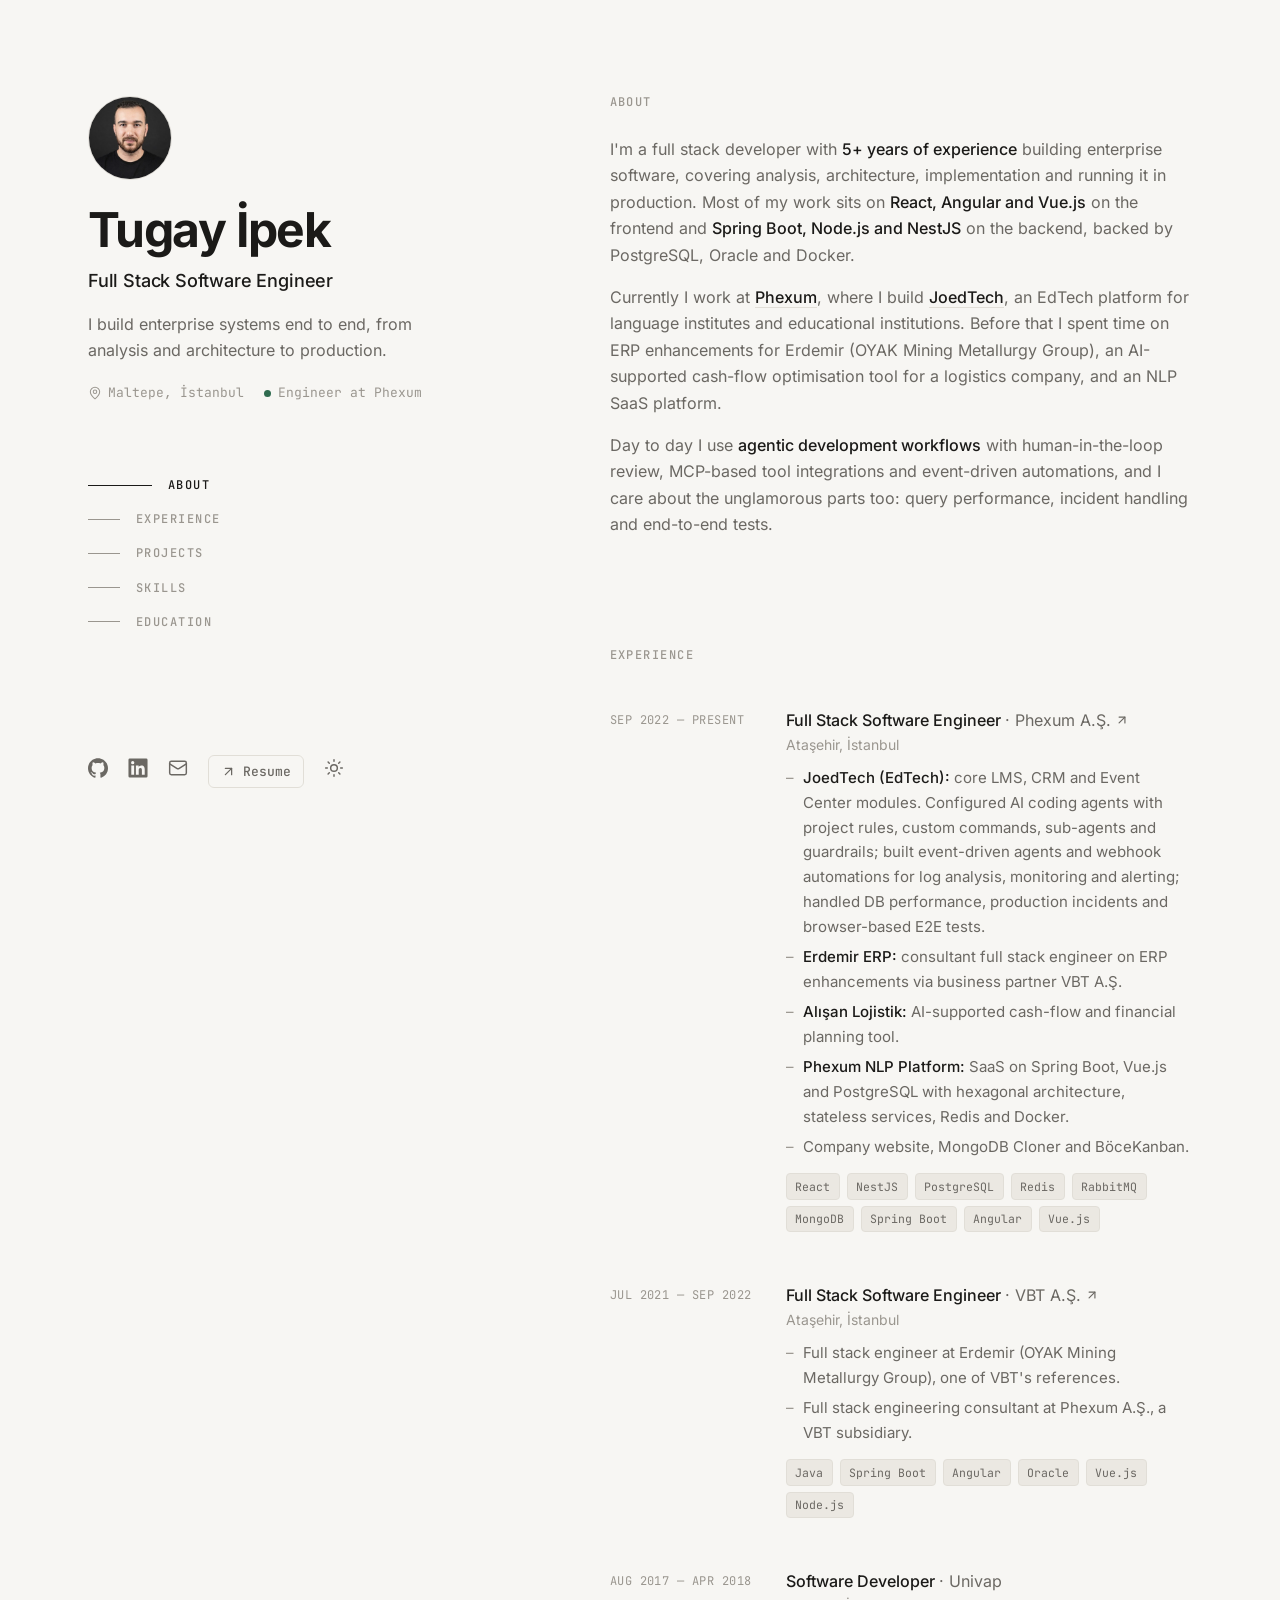
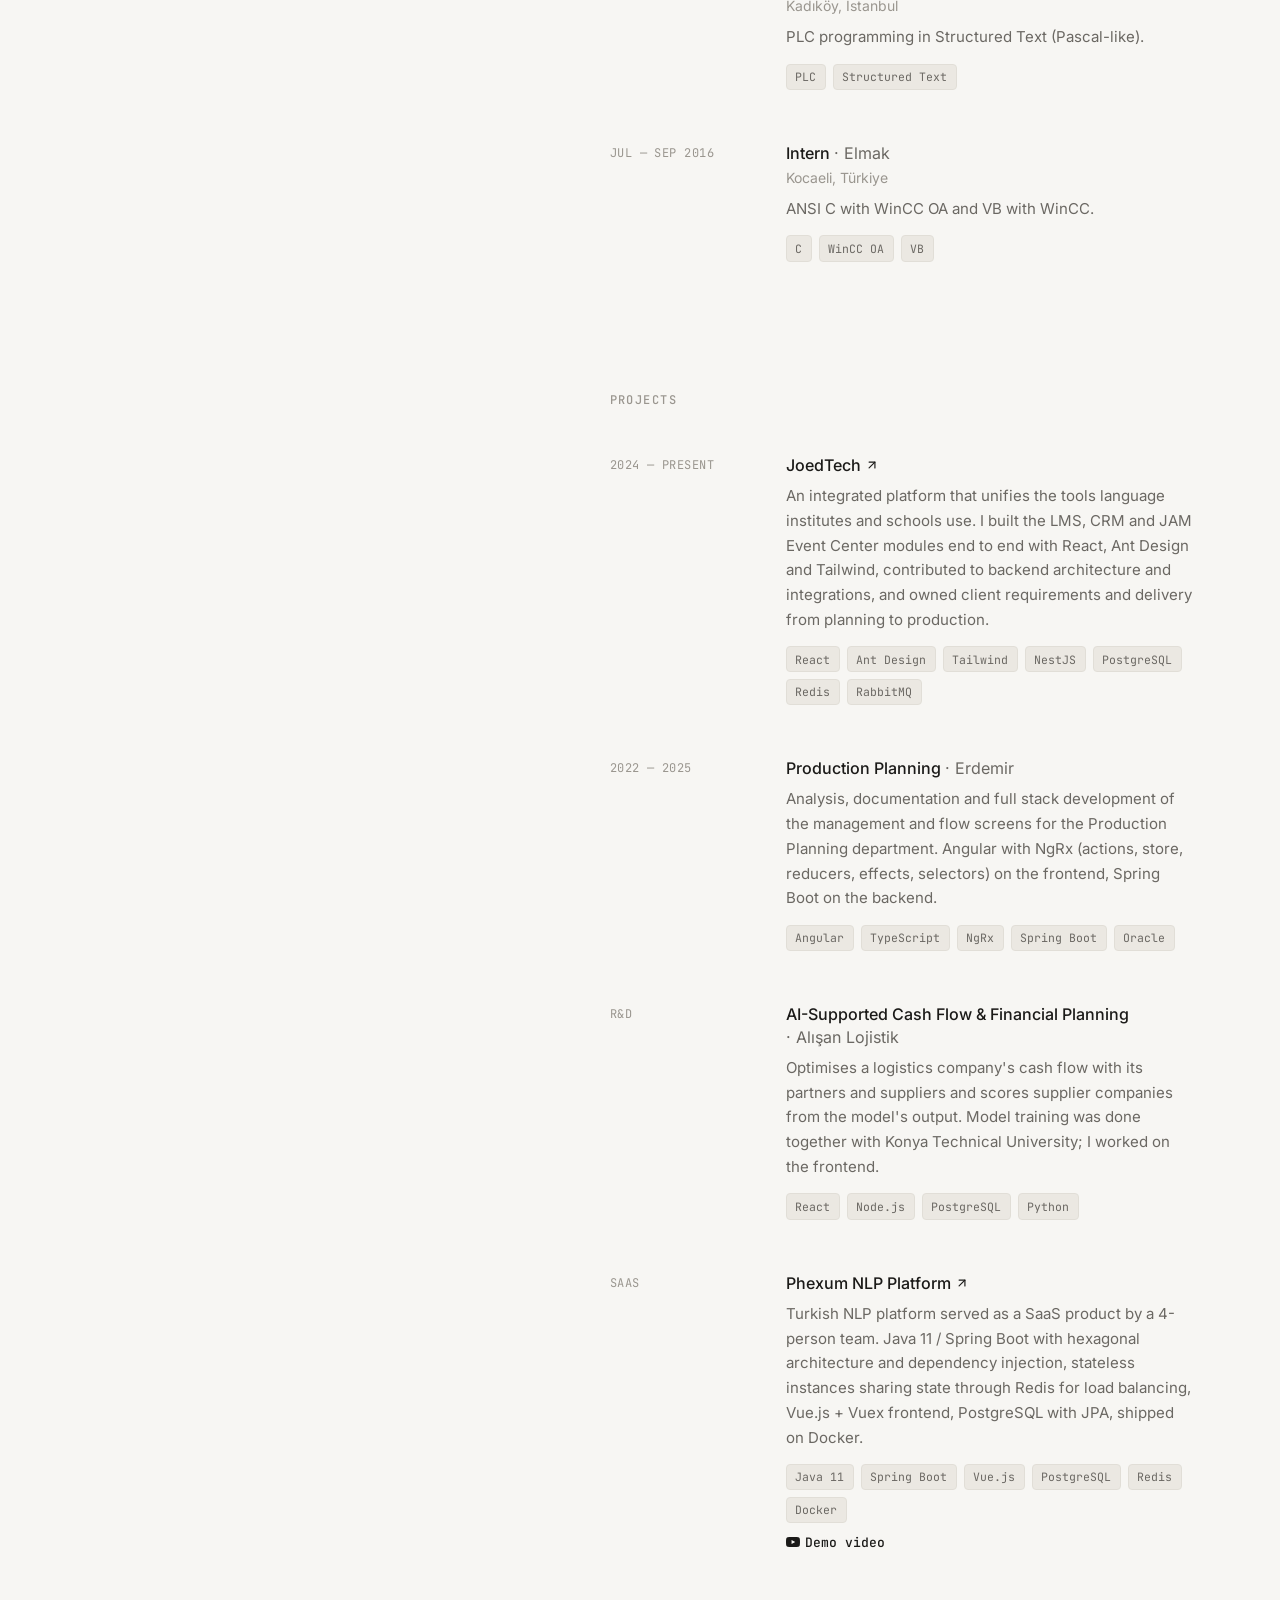
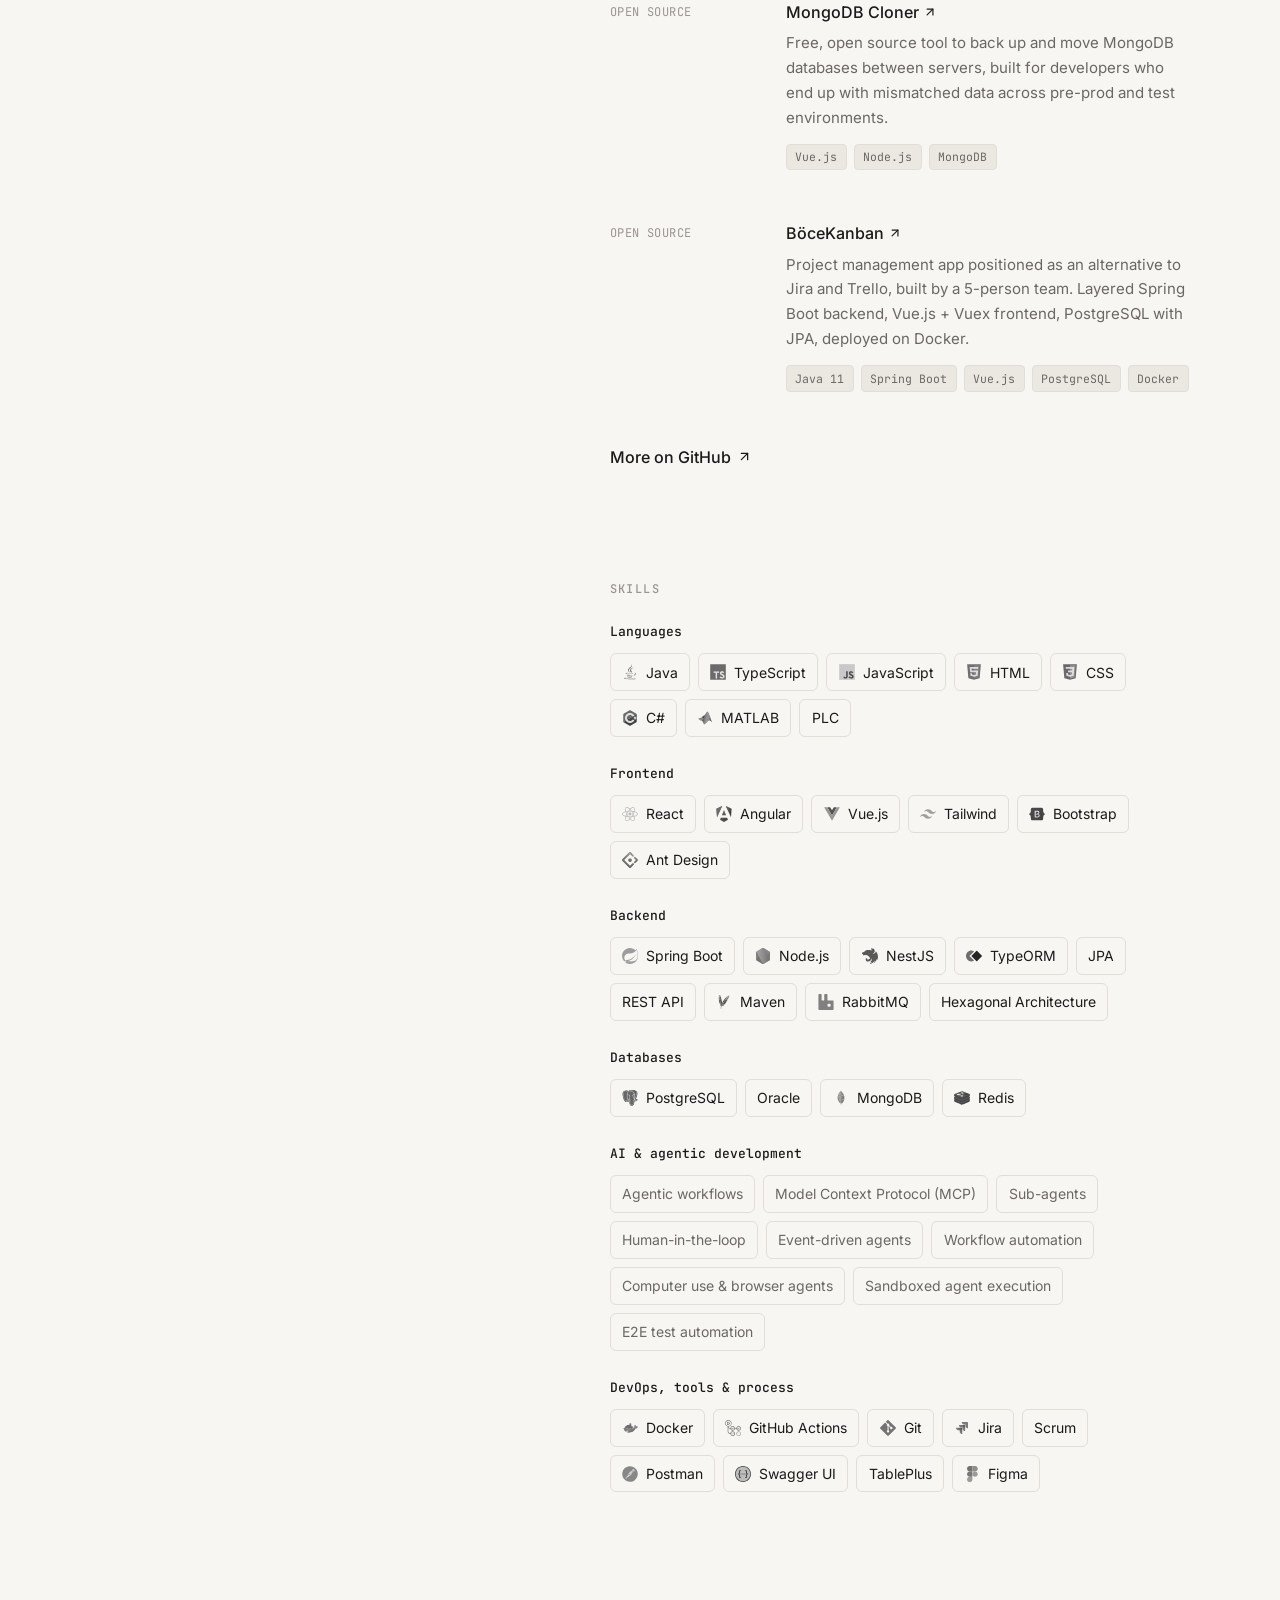
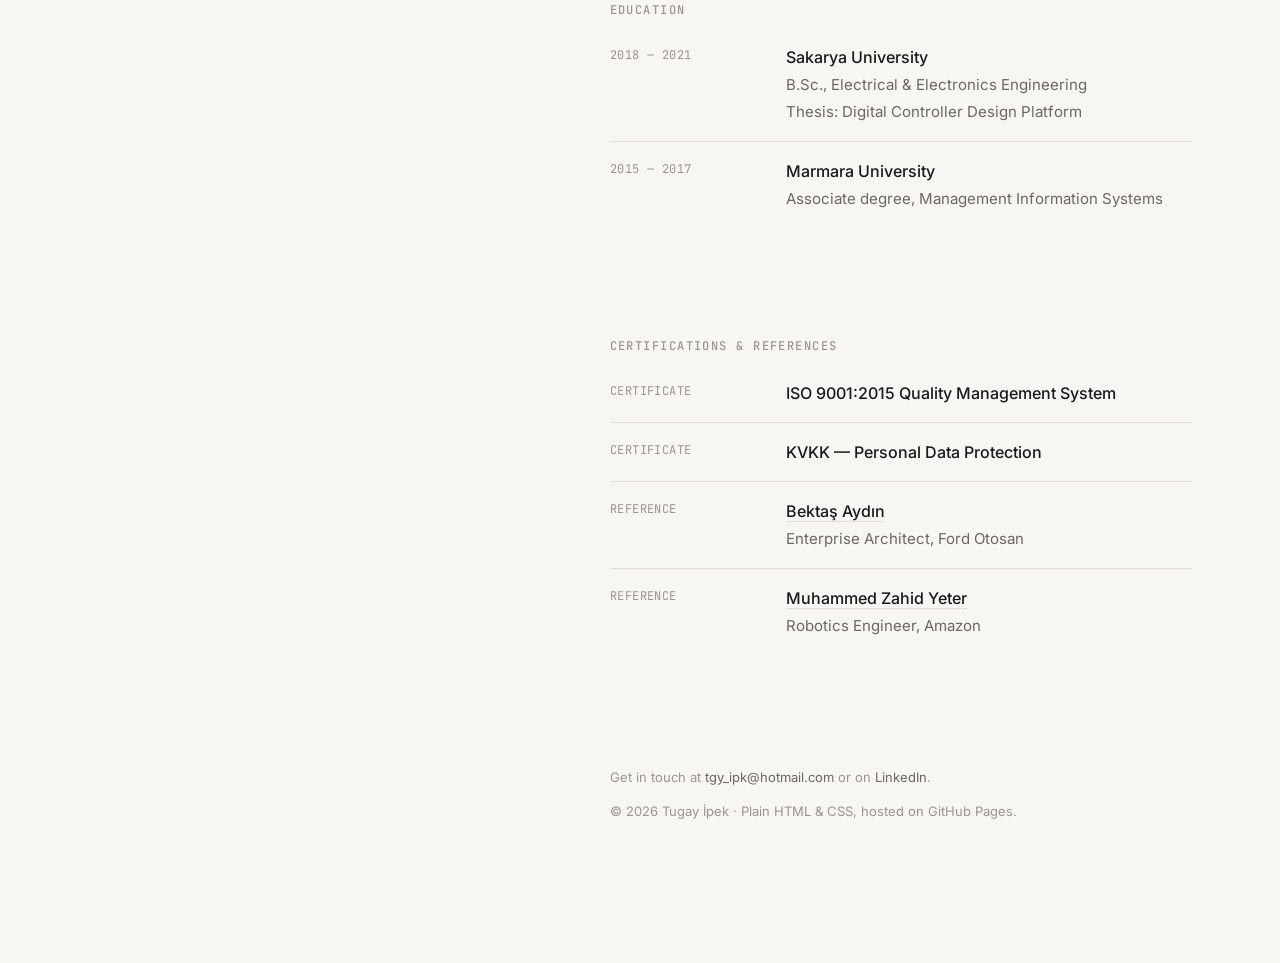
==== commit bebcd933: "Link Resume button to rxresu.me CV Remove the bundled PDF; the online CV is the single source.  Co-A" ====
--- a/index.html
+++ b/index.html
@@ -85,7 +85,7 @@
         <li><a href="https://github.com/tugayipek1" target="_blank" rel="noopener" aria-label="GitHub"><svg aria-hidden="true"><use href="#i-github"/></svg></a></li>
         <li><a href="https://www.linkedin.com/in/tugayipek1/" target="_blank" rel="noopener" aria-label="LinkedIn"><svg aria-hidden="true"><use href="#i-linkedin"/></svg></a></li>
         <li><a href="mailto:tgy_ipk@hotmail.com" aria-label="Email"><svg aria-hidden="true"><use href="#i-mail"/></svg></a></li>
-        <li><a class="cv" href="tugay-ipek-cv.pdf" download><svg aria-hidden="true"><use href="#i-download"/></svg>Resume</a></li>
+        <li><a class="cv" href="https://rxresu.me/tugay20666/tugay-ipek-cv" target="_blank" rel="noopener"><svg aria-hidden="true"><use href="#i-arrow"/></svg>Resume</a></li>
         <li><button class="theme" type="button" aria-label="Toggle dark mode"><svg class="sun" aria-hidden="true"><use href="#i-sun"/></svg><svg class="moon" aria-hidden="true"><use href="#i-moon"/></svg></button></li>
       </ul>
     </header>
@@ -96,7 +96,7 @@
       <section id="about" class="about" aria-label="About">
         <h2 class="sec-title">About</h2>
         <p>I'm a full stack developer with <strong>5+ years of experience</strong> building enterprise software, covering analysis, architecture, implementation and running it in production. Most of my work sits on <strong>React, Angular and Vue.js</strong> on the frontend and <strong>Spring Boot, Node.js and NestJS</strong> on the backend, backed by PostgreSQL, Oracle and Docker.</p>
-        <p>Currently I work at <a href="https://www.phexum.com/tr/" target="_blank" rel="noopener">Phexum</a>, where I build <a href="https://joedtech.com/" target="_blank" rel="noopener">JoedTech</a>, an EdTech platform for language institutes and educational institutions. Before that I spent time on ERP enhancements for Erdemir (OYAK Mining Metallurgy Group), an AI-supported cash-flow optimisation tool for a logistics company, and an NLP SaaS platform.</p>
+        <p>Currently I work at <a href="https://www.phexum.com" target="_blank" rel="noopener">Phexum</a>, where I build <a href="https://joedtech.com/" target="_blank" rel="noopener">JoedTech</a>, an EdTech platform for language institutes and educational institutions. Before that I spent time on ERP enhancements for Erdemir (OYAK Mining Metallurgy Group), an AI-supported cash-flow optimisation tool for a logistics company, and an NLP SaaS platform.</p>
         <p>Day to day I use <strong>agentic development workflows</strong> with human-in-the-loop review, MCP-based tool integrations and event-driven automations, and I care about the unglamorous parts too: query performance, incident handling and end-to-end tests.</p>
       </section>
 
@@ -106,7 +106,7 @@
           <li class="item">
             <div class="when">Sep 2022 — Present</div>
             <div>
-              <h3><a href="https://www.phexum.com/tr/" target="_blank" rel="noopener">Full Stack Software Engineer <span class="at">· Phexum A.Ş.<svg aria-hidden="true"><use href="#i-arrow"/></svg></span></a></h3>
+              <h3><a href="https://www.phexum.com" target="_blank" rel="noopener">Full Stack Software Engineer <span class="at">· Phexum A.Ş.<svg aria-hidden="true"><use href="#i-arrow"/></svg></span></a></h3>
               <p class="sub">Ataşehir, İstanbul</p>
               <ul class="bullets">
                 <li><b>JoedTech (EdTech):</b> core LMS, CRM and Event Center modules. Configured AI coding agents with project rules, custom commands, sub-agents and guardrails; built event-driven agents and webhook automations for log analysis, monitoring and alerting; handled DB performance, production incidents and browser-based E2E tests.</li>
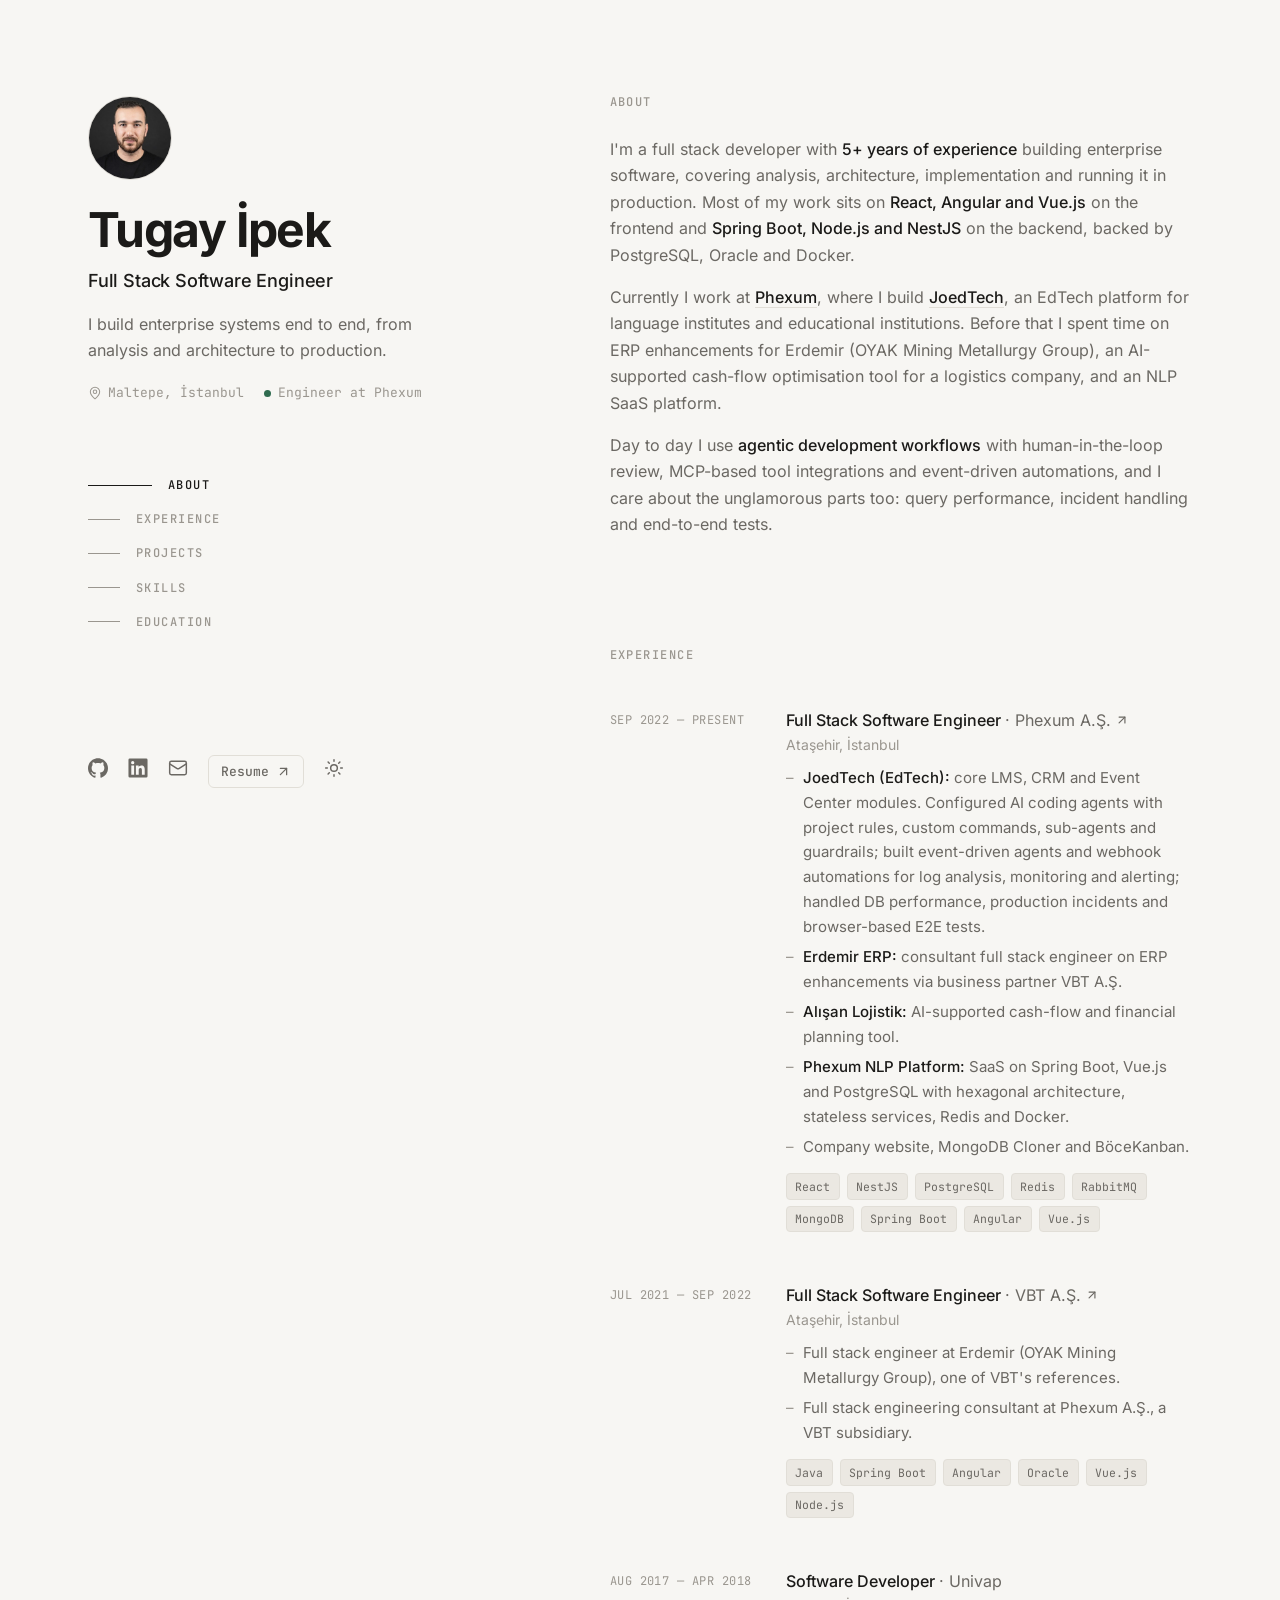
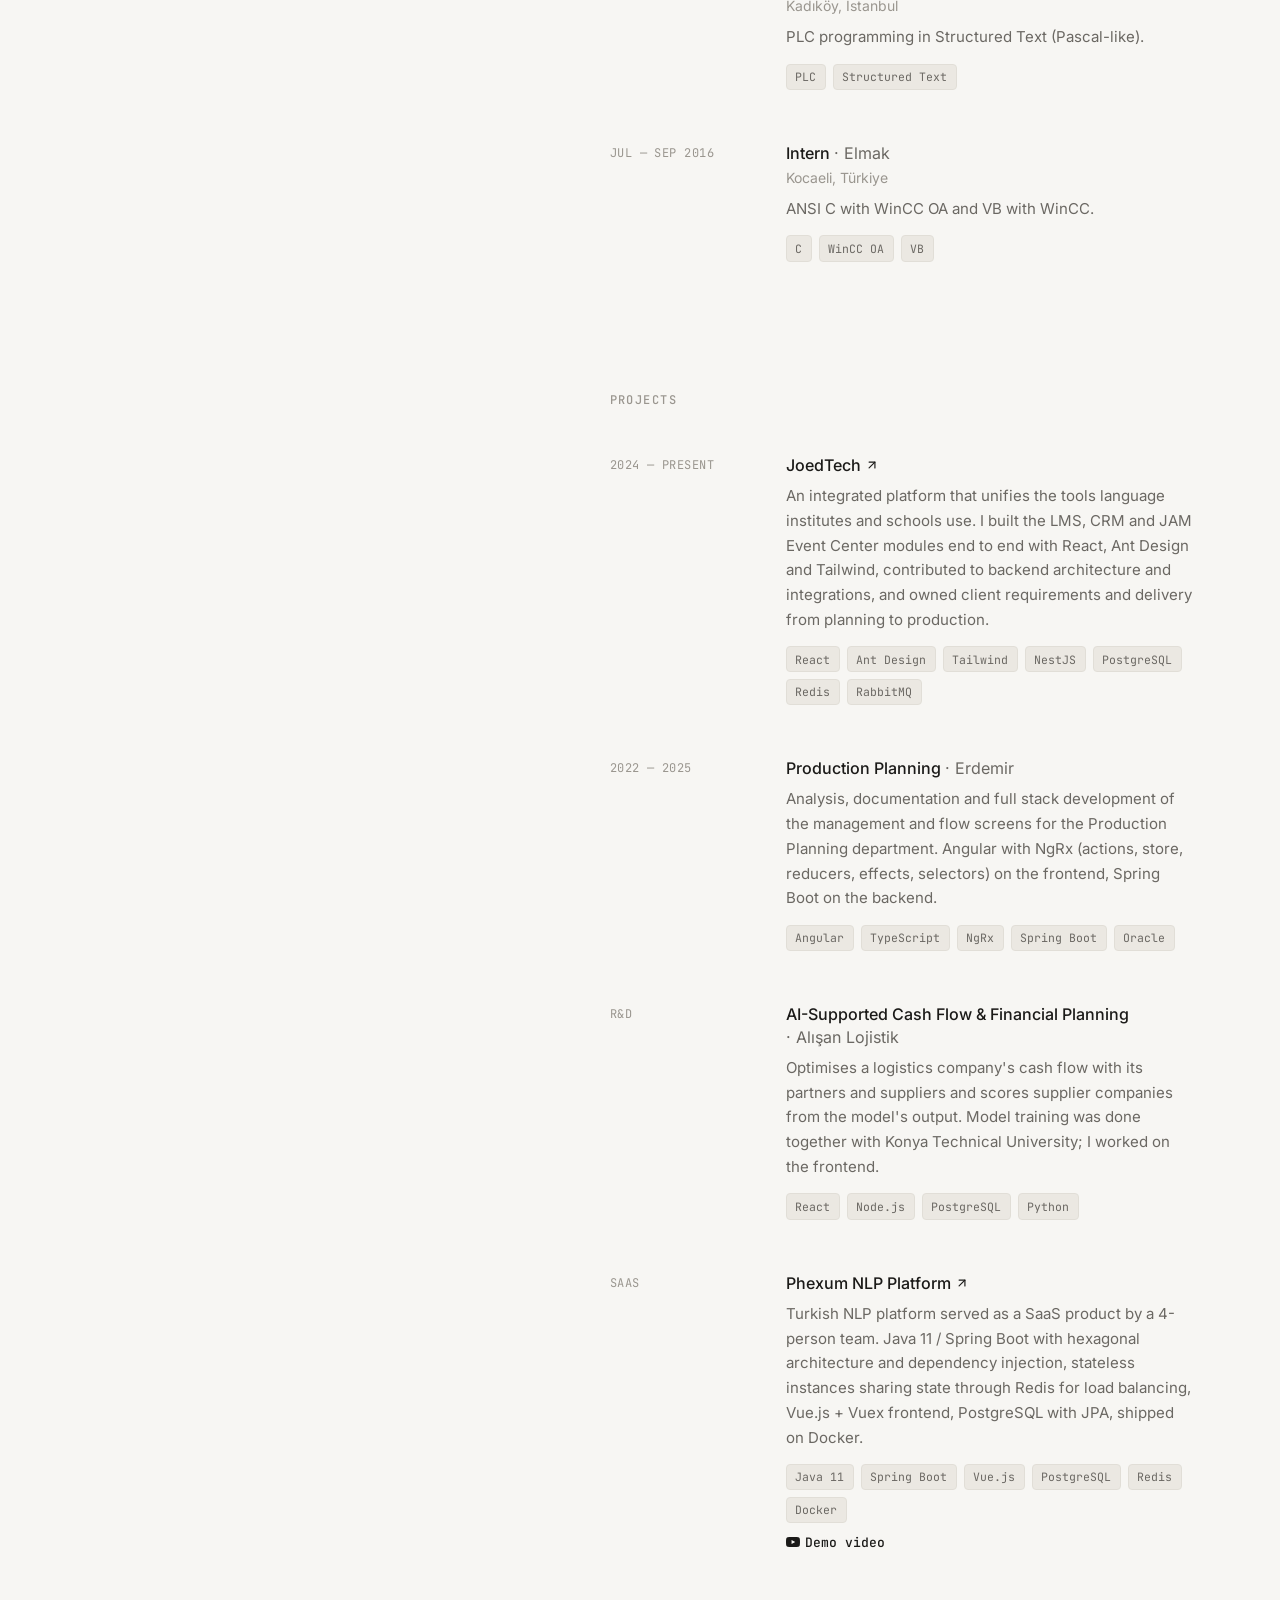
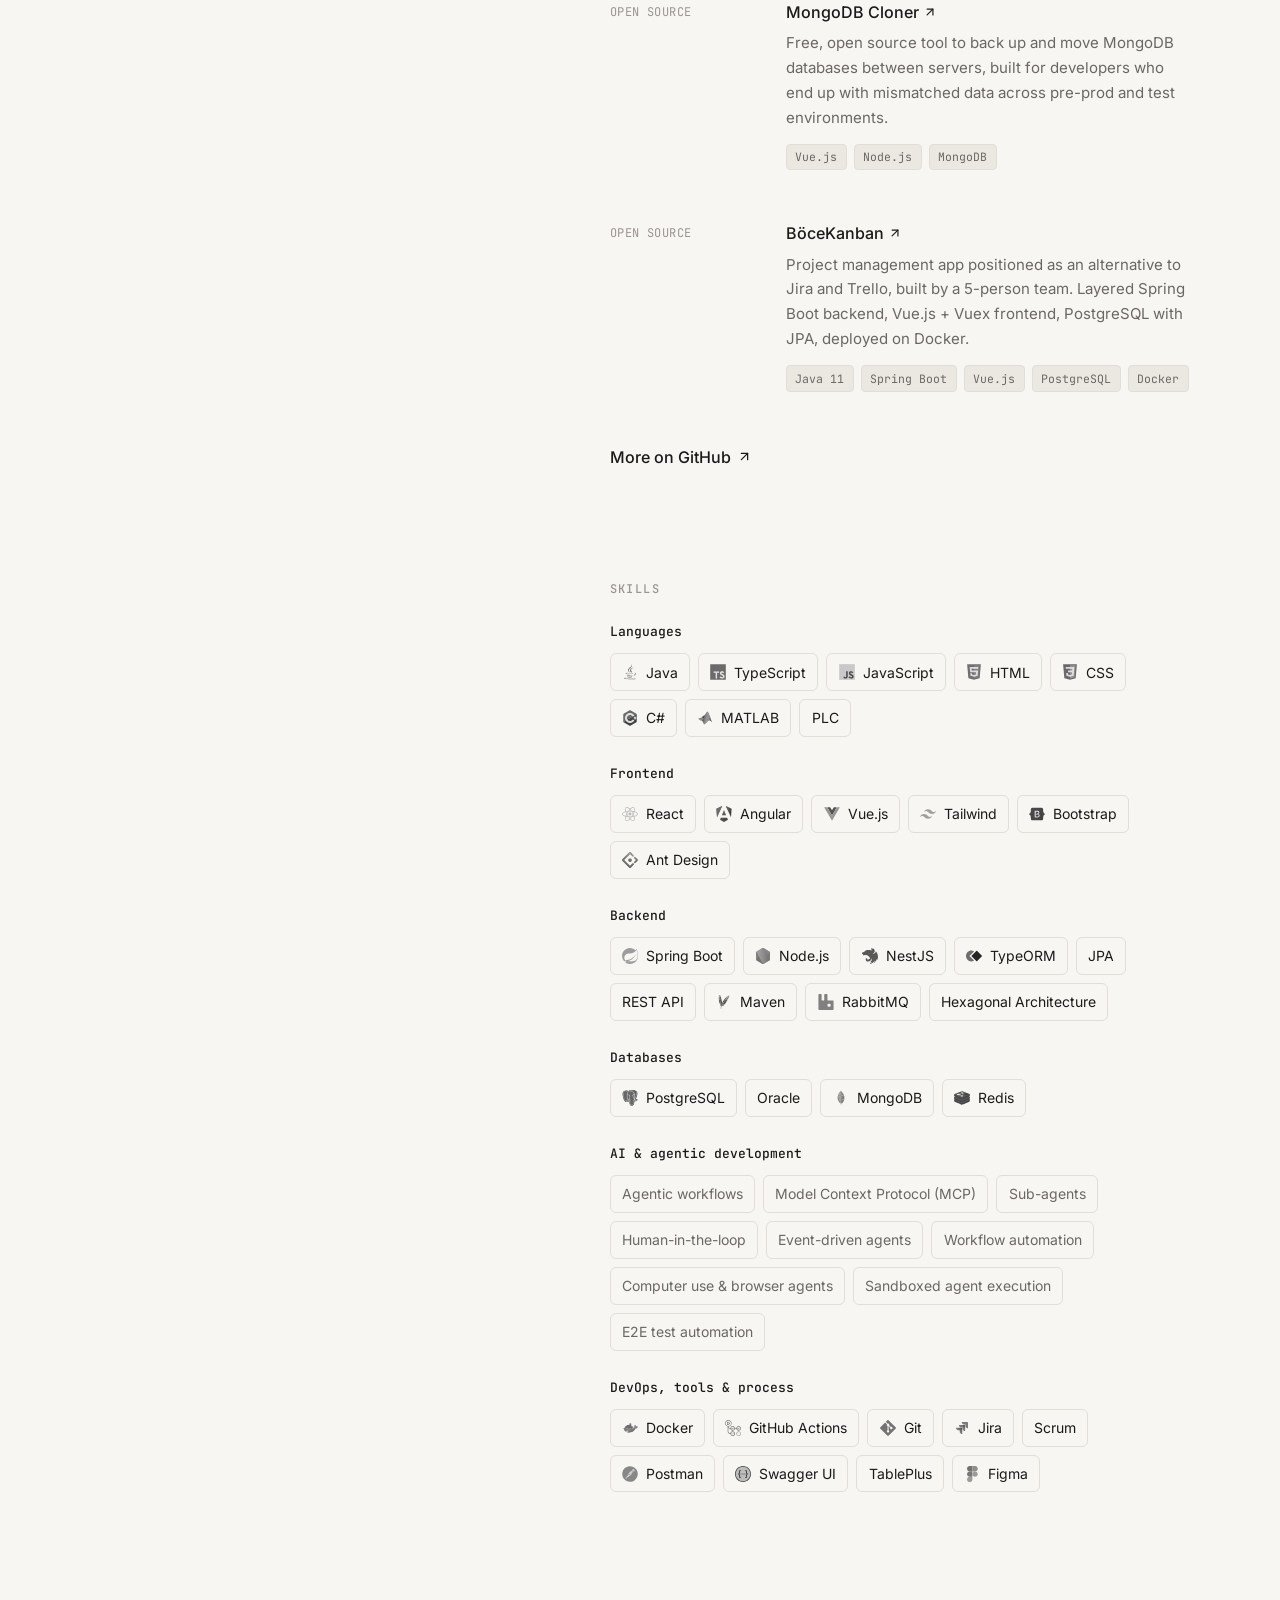
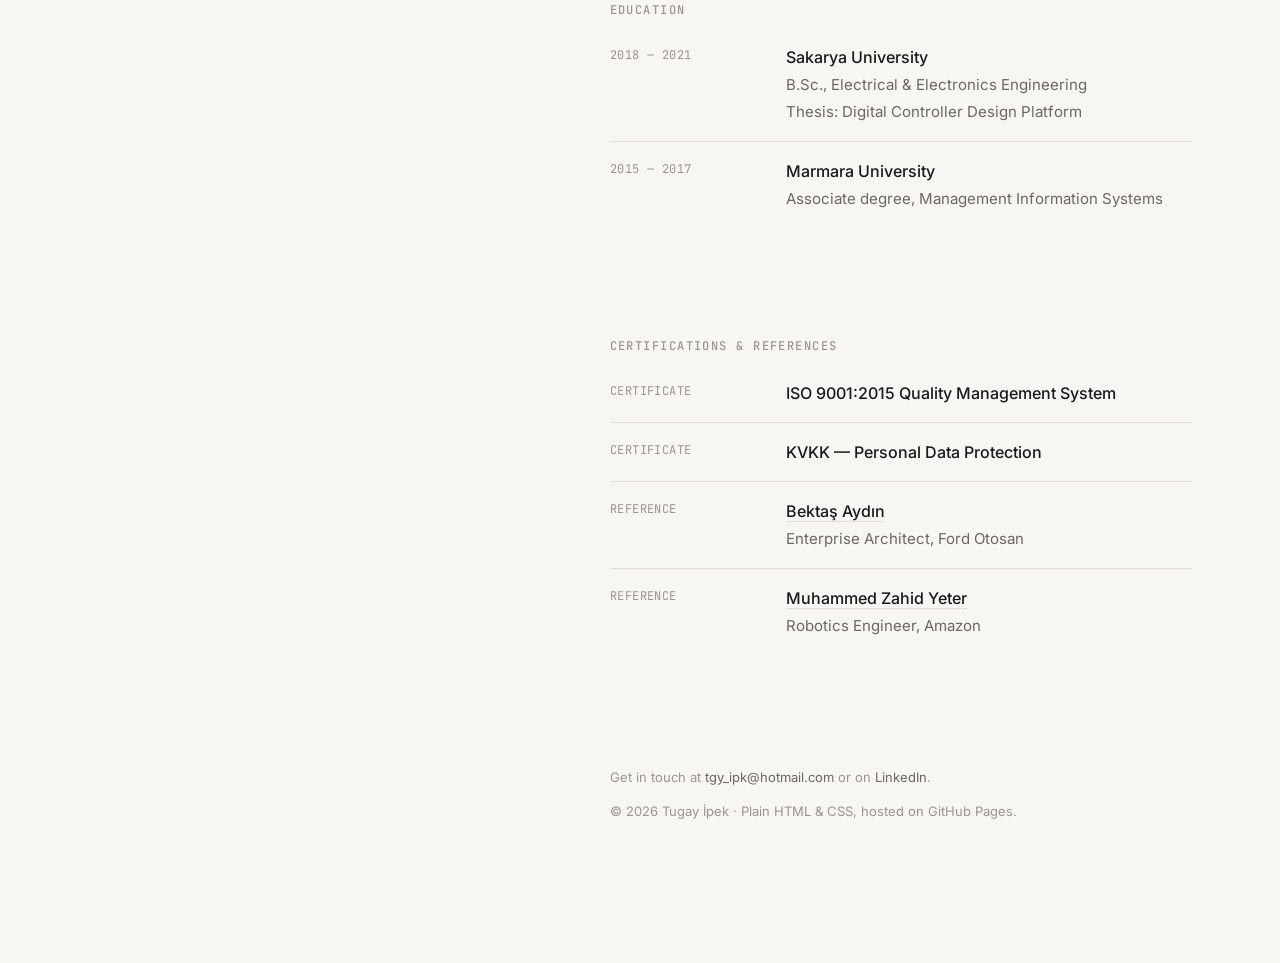
==== commit f7945b2d: "Place arrow after Resume label Co-Authored-By: Claude Opus 5.5 <noreply@anthropic.com> Claude-Sessio" ====
--- a/index.html
+++ b/index.html
@@ -85,7 +85,7 @@
         <li><a href="https://github.com/tugayipek1" target="_blank" rel="noopener" aria-label="GitHub"><svg aria-hidden="true"><use href="#i-github"/></svg></a></li>
         <li><a href="https://www.linkedin.com/in/tugayipek1/" target="_blank" rel="noopener" aria-label="LinkedIn"><svg aria-hidden="true"><use href="#i-linkedin"/></svg></a></li>
         <li><a href="mailto:tgy_ipk@hotmail.com" aria-label="Email"><svg aria-hidden="true"><use href="#i-mail"/></svg></a></li>
-        <li><a class="cv" href="https://rxresu.me/tugay20666/tugay-ipek-cv" target="_blank" rel="noopener"><svg aria-hidden="true"><use href="#i-arrow"/></svg>Resume</a></li>
+        <li><a class="cv" href="https://rxresu.me/tugay20666/tugay-ipek-cv" target="_blank" rel="noopener">Resume<svg aria-hidden="true"><use href="#i-arrow"/></svg></a></li>
         <li><button class="theme" type="button" aria-label="Toggle dark mode"><svg class="sun" aria-hidden="true"><use href="#i-sun"/></svg><svg class="moon" aria-hidden="true"><use href="#i-moon"/></svg></button></li>
       </ul>
     </header>
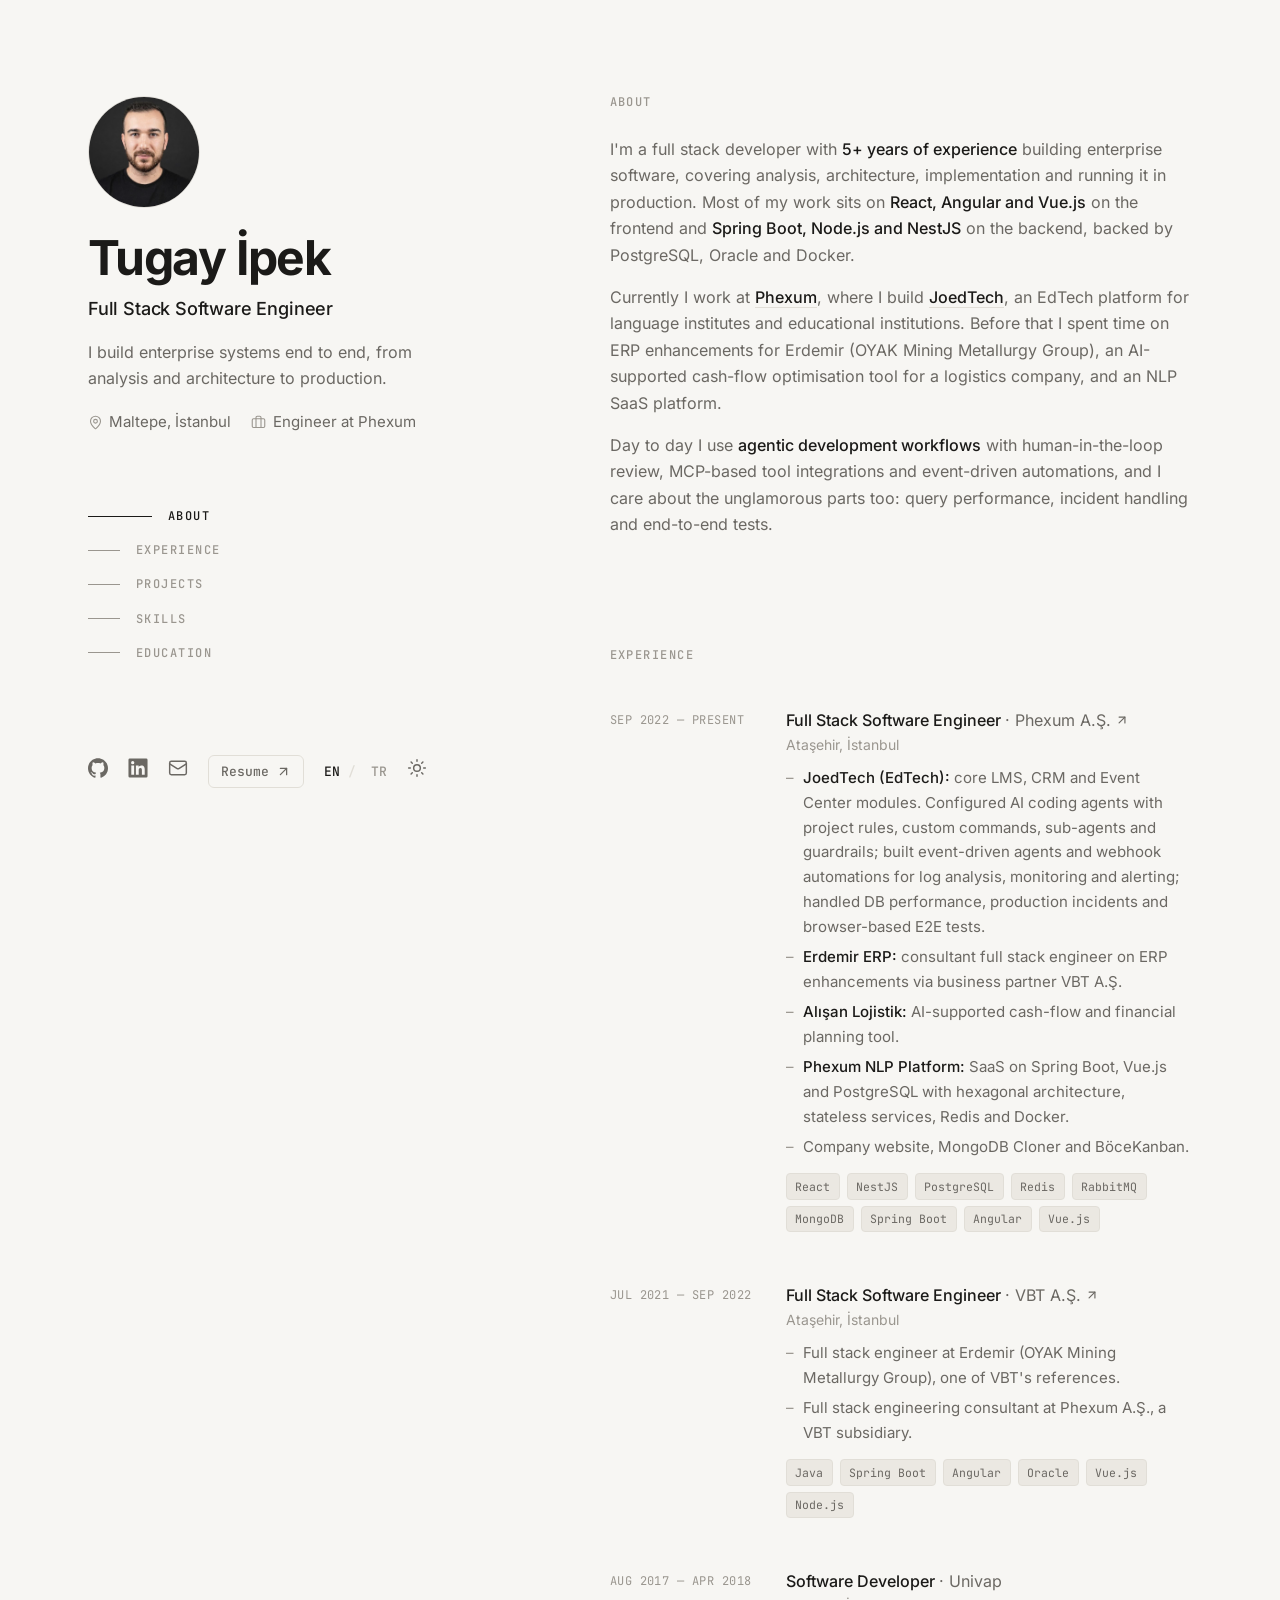
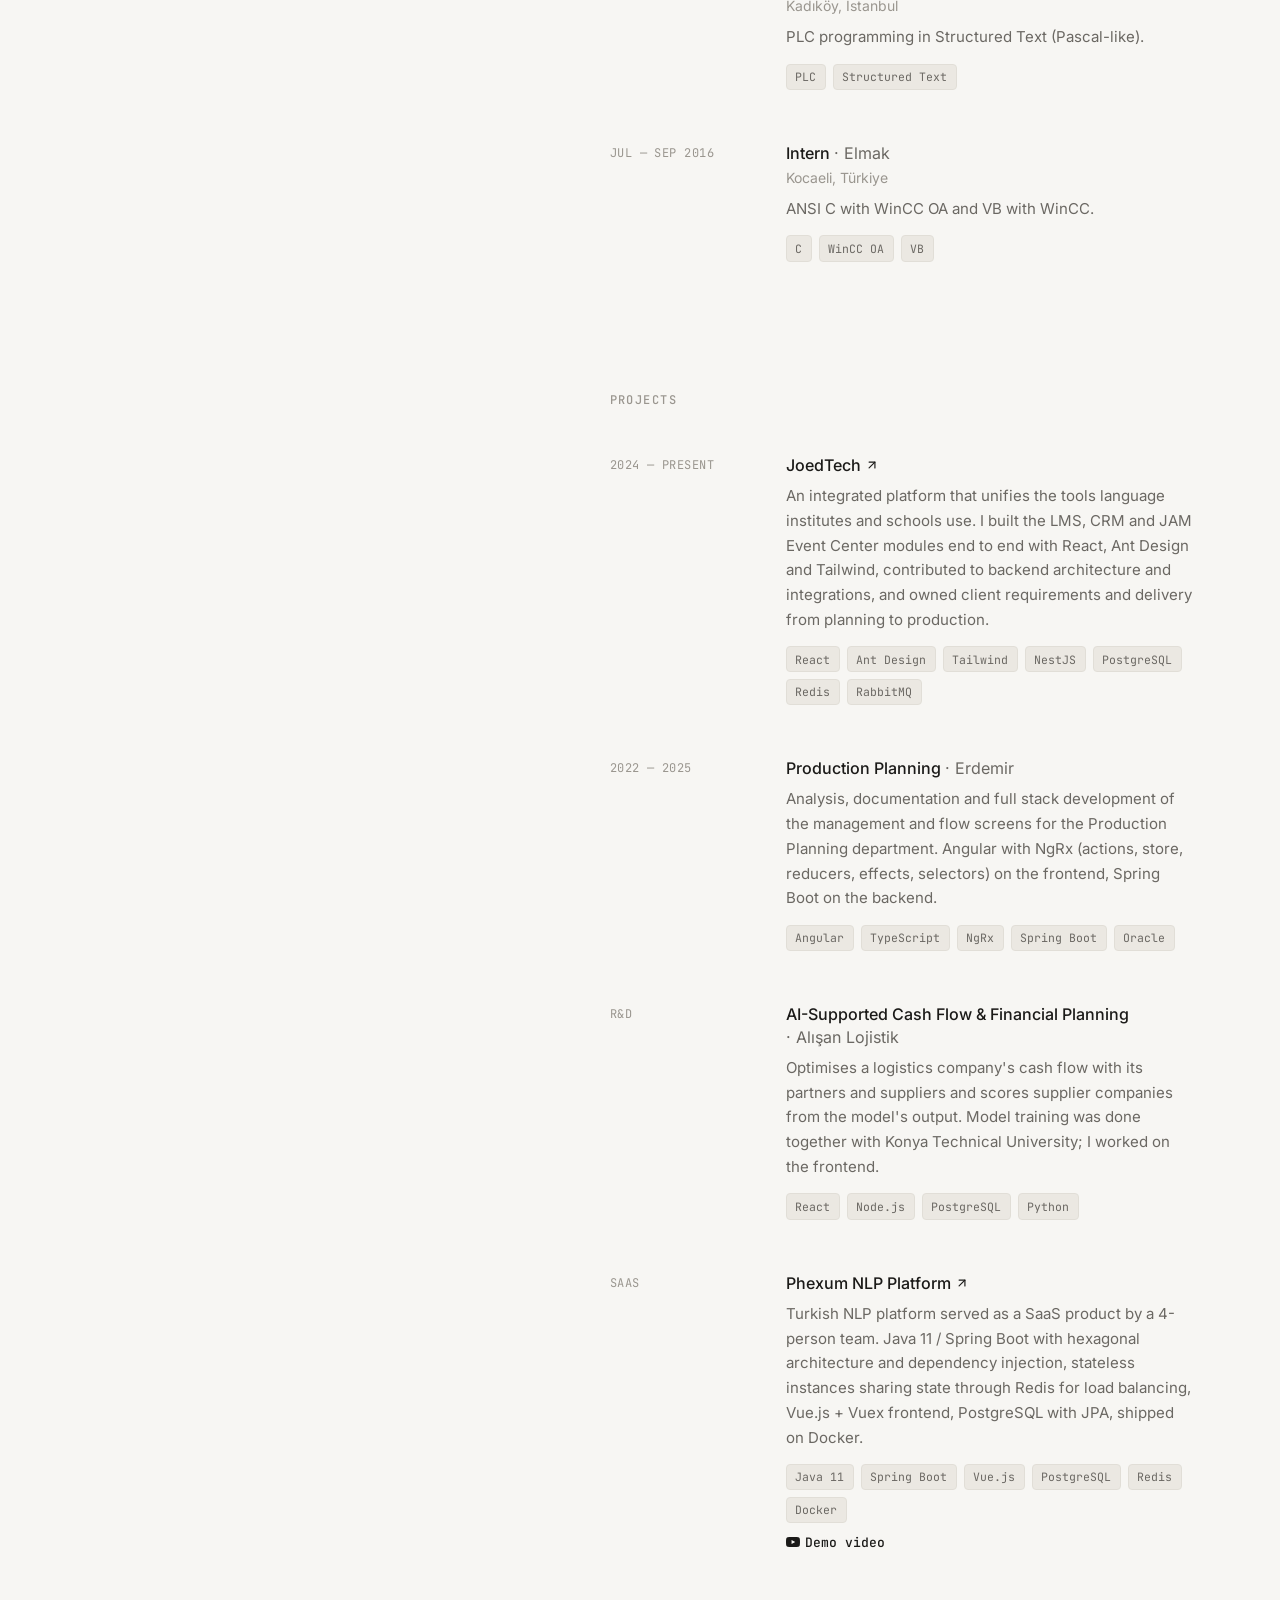
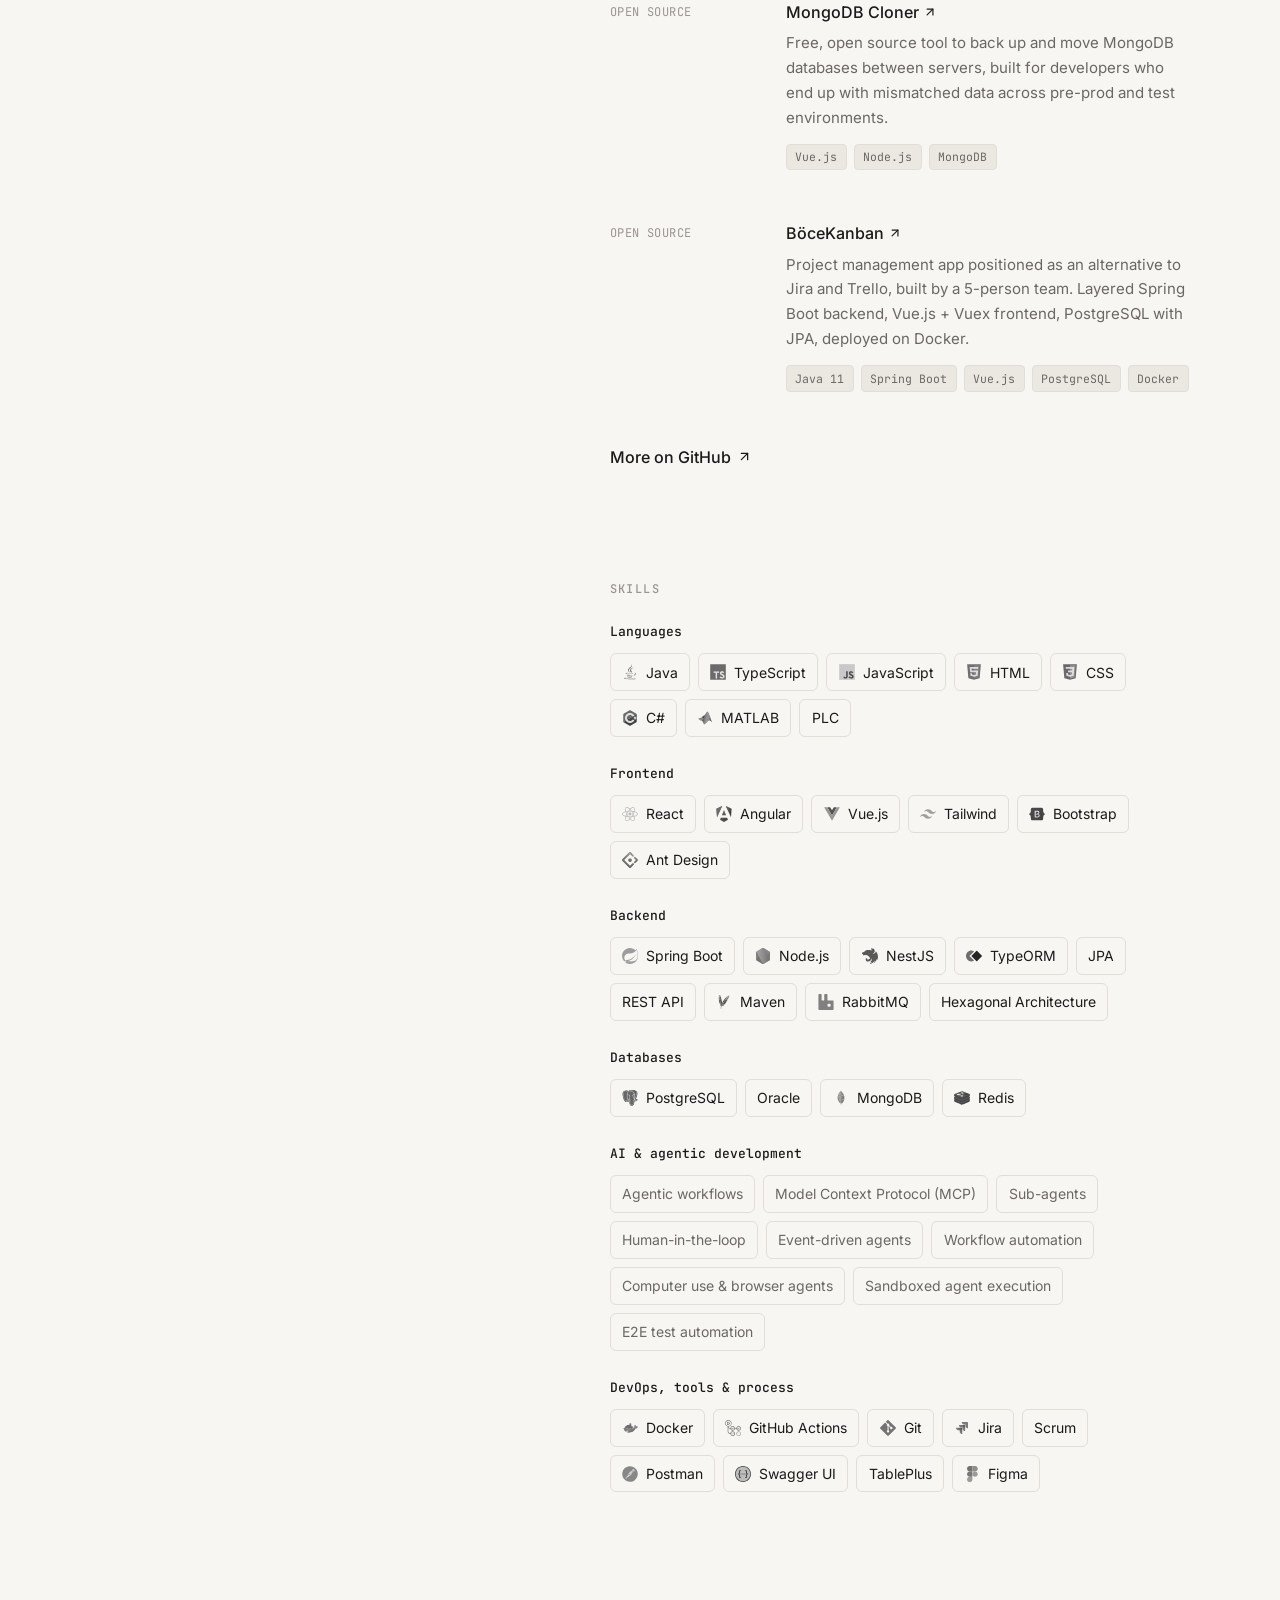
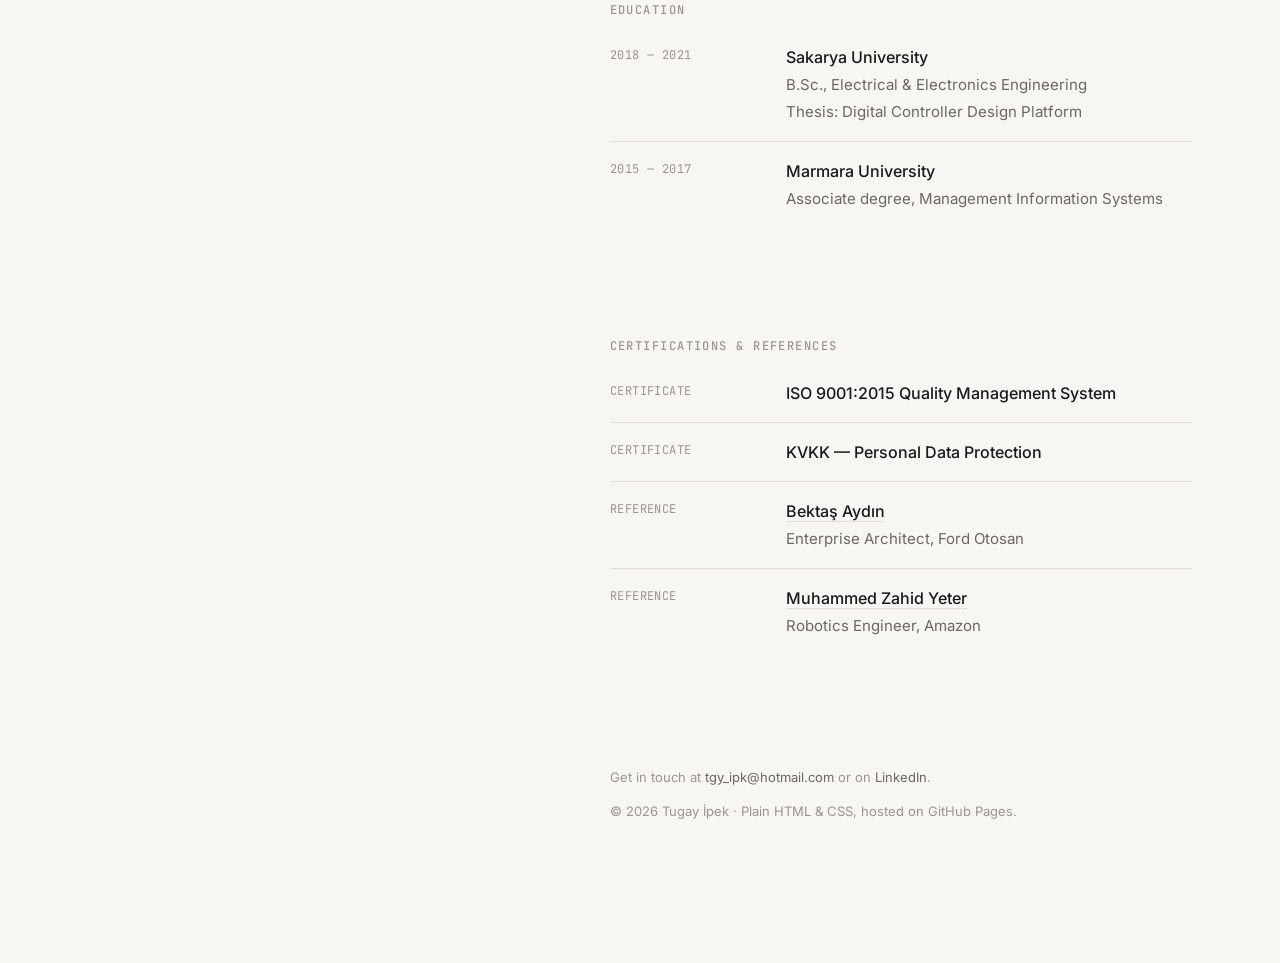
==== commit ef36304e: "Add Turkish version, larger portrait, briefcase icon - /tr/ page with EN/TR switch (English stays th" ====
--- a/index.html
+++ b/index.html
@@ -7,6 +7,9 @@
   <meta name="description" content="Tugay İpek is a Full Stack Software Engineer in İstanbul with 5+ years of experience building enterprise systems with React, Angular, Vue.js, Spring Boot, NestJS and PostgreSQL.">
   <meta name="author" content="Tugay İpek">
   <link rel="canonical" href="https://tugayipek1.github.io/">
+  <link rel="alternate" hreflang="en" href="https://tugayipek1.github.io/">
+  <link rel="alternate" hreflang="tr" href="https://tugayipek1.github.io/tr/">
+  <link rel="alternate" hreflang="x-default" href="https://tugayipek1.github.io/">
   <meta property="og:type" content="profile">
   <meta property="og:title" content="Tugay İpek — Full Stack Software Engineer">
   <meta property="og:description" content="Enterprise systems from analysis and architecture to production. React · Angular · Vue.js · Spring Boot · NestJS · PostgreSQL.">
@@ -51,6 +54,7 @@
     <symbol id="i-mail" viewBox="0 0 24 24" fill="none" stroke="currentColor" stroke-width="1.75" stroke-linecap="round" stroke-linejoin="round"><path d="m22 7-8.991 5.727a2 2 0 0 1-2.009 0L2 7"/><rect x="2" y="4" width="20" height="16" rx="2"/></symbol>
     <symbol id="i-pin" viewBox="0 0 24 24" fill="none" stroke="currentColor" stroke-width="1.75" stroke-linecap="round" stroke-linejoin="round"><path d="M20 10c0 4.993-5.539 10.193-7.399 11.799a1 1 0 0 1-1.202 0C9.539 20.193 4 14.993 4 10a8 8 0 0 1 16 0"/><circle cx="12" cy="10" r="3"/></symbol>
     <symbol id="i-download" viewBox="0 0 24 24" fill="none" stroke="currentColor" stroke-width="1.75" stroke-linecap="round" stroke-linejoin="round"><path d="M12 15V3"/><path d="M21 15v4a2 2 0 0 1-2 2H5a2 2 0 0 1-2-2v-4"/><path d="m7 10 5 5 5-5"/></symbol>
+    <symbol id="i-briefcase" viewBox="0 0 24 24" fill="none" stroke="currentColor" stroke-width="1.75" stroke-linecap="round" stroke-linejoin="round"><path d="M16 20V4a2 2 0 0 0-2-2h-4a2 2 0 0 0-2 2v16"/><rect width="20" height="14" x="2" y="6" rx="2"/></symbol>
     <symbol id="i-arrow" viewBox="0 0 24 24" fill="none" stroke="currentColor" stroke-width="2" stroke-linecap="round" stroke-linejoin="round"><path d="M7 7h10v10"/><path d="M7 17 17 7"/></symbol>
     <symbol id="i-sun" viewBox="0 0 24 24" fill="none" stroke="currentColor" stroke-width="1.75" stroke-linecap="round" stroke-linejoin="round"><circle cx="12" cy="12" r="4"/><path d="M12 2v2M12 20v2M4.93 4.93l1.41 1.41M17.66 17.66l1.41 1.41M2 12h2M20 12h2M6.34 17.66l-1.41 1.41M19.07 4.93l-1.41 1.41"/></symbol>
     <symbol id="i-moon" viewBox="0 0 24 24" fill="none" stroke="currentColor" stroke-width="1.75" stroke-linecap="round" stroke-linejoin="round"><path d="M20.985 12.486a9 9 0 1 1-9.473-9.472c.405-.022.617.46.402.803a6 6 0 0 0 8.268 8.268c.344-.215.825-.004.803.401"/></symbol>
@@ -61,13 +65,13 @@
     <!-- ============ Sidebar ============ -->
     <header class="side">
       <div class="who">
-        <img class="avatar" src="assets/img/tugay-ipek.jpg" width="84" height="84" alt="Portrait of Tugay İpek">
+        <img class="avatar" src="assets/img/tugay-ipek.jpg" width="112" height="112" alt="Portrait of Tugay İpek">
         <h1>Tugay İpek</h1>
         <p class="role">Full Stack Software Engineer</p>
         <p class="pitch">I build enterprise systems end to end, from analysis and architecture to production.</p>
         <div class="meta">
           <span><svg aria-hidden="true"><use href="#i-pin"/></svg>Maltepe, İstanbul</span>
-          <span><i class="dot" aria-hidden="true"></i>Engineer at Phexum</span>
+          <span><svg aria-hidden="true"><use href="#i-briefcase"/></svg>Engineer at Phexum</span>
         </div>
 
         <nav class="nav" aria-label="Sections">
@@ -86,6 +90,7 @@
         <li><a href="https://www.linkedin.com/in/tugayipek1/" target="_blank" rel="noopener" aria-label="LinkedIn"><svg aria-hidden="true"><use href="#i-linkedin"/></svg></a></li>
         <li><a href="mailto:tgy_ipk@hotmail.com" aria-label="Email"><svg aria-hidden="true"><use href="#i-mail"/></svg></a></li>
         <li><a class="cv" href="https://rxresu.me/tugay20666/tugay-ipek-cv" target="_blank" rel="noopener">Resume<svg aria-hidden="true"><use href="#i-arrow"/></svg></a></li>
+        <li class="lang" aria-label="Language"><span aria-current="true">EN</span><a href="tr/" hreflang="tr" lang="tr">TR</a></li>
         <li><button class="theme" type="button" aria-label="Toggle dark mode"><svg class="sun" aria-hidden="true"><use href="#i-sun"/></svg><svg class="moon" aria-hidden="true"><use href="#i-moon"/></svg></button></li>
       </ul>
     </header>
--- a/assets/css/style.css
+++ b/assets/css/style.css
@@ -63,14 +63,13 @@
   .side{position:sticky;top:0;height:100vh;width:44%;display:flex;flex-direction:column;justify-content:space-between;padding:6rem 0}
 }
 .who{display:flex;flex-direction:column;gap:0}
-.avatar{width:84px;height:84px;border-radius:50%;object-fit:cover;filter:grayscale(.15);border:1px solid var(--line);margin-bottom:1.5rem}
+.avatar{width:112px;height:112px;border-radius:50%;object-fit:cover;filter:grayscale(.15);border:1px solid var(--line);margin-bottom:1.5rem}
 h1{margin:0;color:var(--text);font-size:clamp(2.25rem,4.5vw,3rem);line-height:1.1;font-weight:700;letter-spacing:-.025em}
 .role{margin:.6rem 0 0;color:var(--text);font-size:1.125rem;font-weight:500;letter-spacing:-.01em}
 .pitch{margin:1rem 0 0;max-width:22rem;line-height:1.6}
-.meta{margin-top:1.25rem;display:flex;flex-wrap:wrap;gap:.35rem 1.25rem;font:400 .8125rem/1.5 var(--mono);color:var(--faint)}
+.meta{margin-top:1.25rem;display:flex;flex-wrap:wrap;gap:.4rem 1.25rem;font-size:.9375rem;line-height:1.5;color:var(--muted)}
 .meta span{display:inline-flex;align-items:center;gap:.4rem}
-.meta svg{width:14px;height:14px}
-.dot{width:7px;height:7px;border-radius:50%;background:var(--accent);display:inline-block}
+.meta svg{width:15px;height:15px;flex:none;color:var(--faint)}
 
 .nav{display:none}
 @media (min-width:1024px){
@@ -89,6 +88,11 @@
 .links .cv{font:500 .8125rem/1 var(--mono);border:1px solid var(--line);padding:.5rem .75rem;border-radius:6px}
 .links .cv svg{width:15px;height:15px}
 .links .cv:hover{border-color:var(--muted)}
+.lang{display:inline-flex;align-items:center;gap:.5rem;font:500 .8125rem/1 var(--mono);color:var(--faint)}
+.lang span{color:var(--text)}
+.lang a{color:var(--faint)}
+.lang a:hover{color:var(--text)}
+.lang>*+*::before{content:"/";margin-right:.5rem;color:var(--line)}
 .theme{background:none;border:0;padding:0;cursor:pointer;font:inherit}
 .theme .moon{display:none}
 :root[data-theme="dark"] .theme .sun{display:none}
@@ -180,7 +184,7 @@
   .wrap{display:block;padding:0}
   .side{position:static;height:auto;width:auto;padding:0 0 1rem}
   main{width:auto;padding:0}
-  .nav,.links,.skip,.more,.theme,footer{display:none}
+  .nav,.links,.lang,.skip,.more,.theme,footer{display:none}
   .sec-title{position:static;background:none;padding:0;margin:0 0 .75rem;color:#000}
   section{margin-bottom:1.5rem;break-inside:auto}
   .item,.rows li{break-inside:avoid;padding:.5rem 0}
